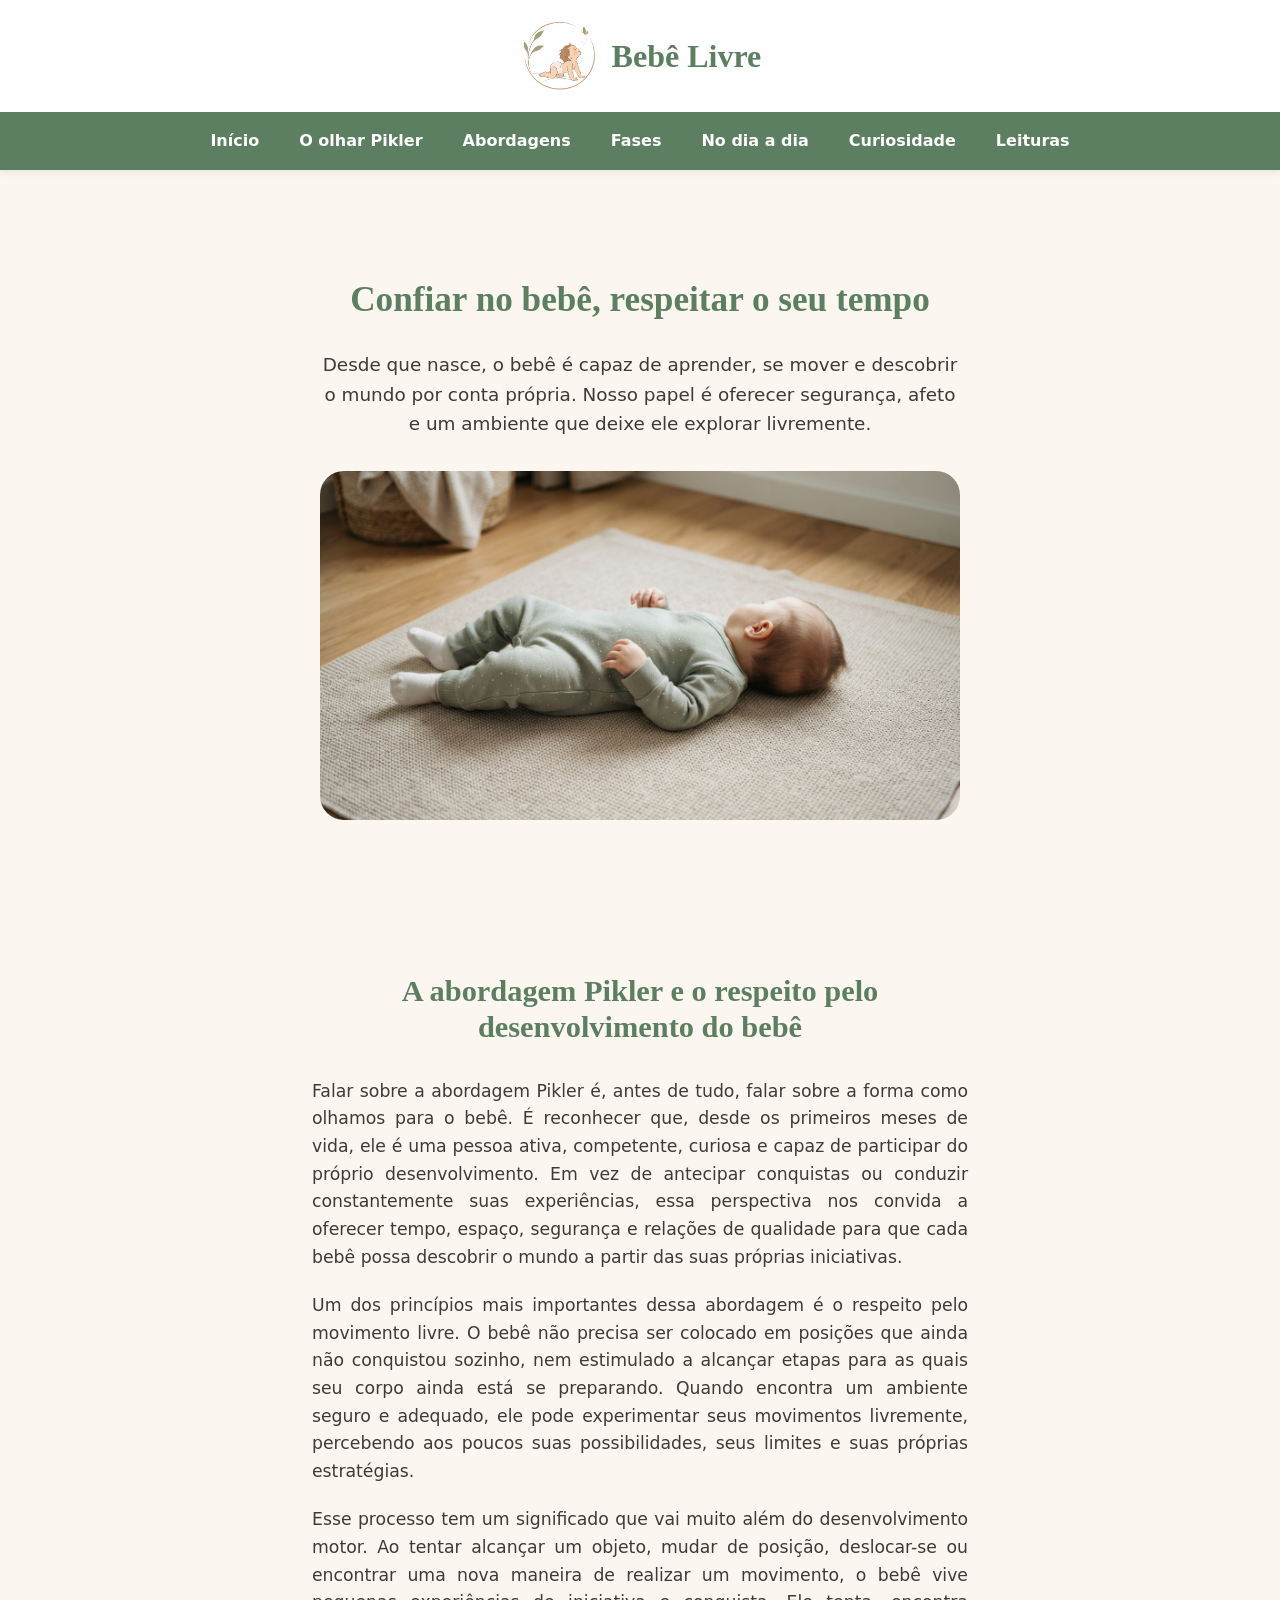
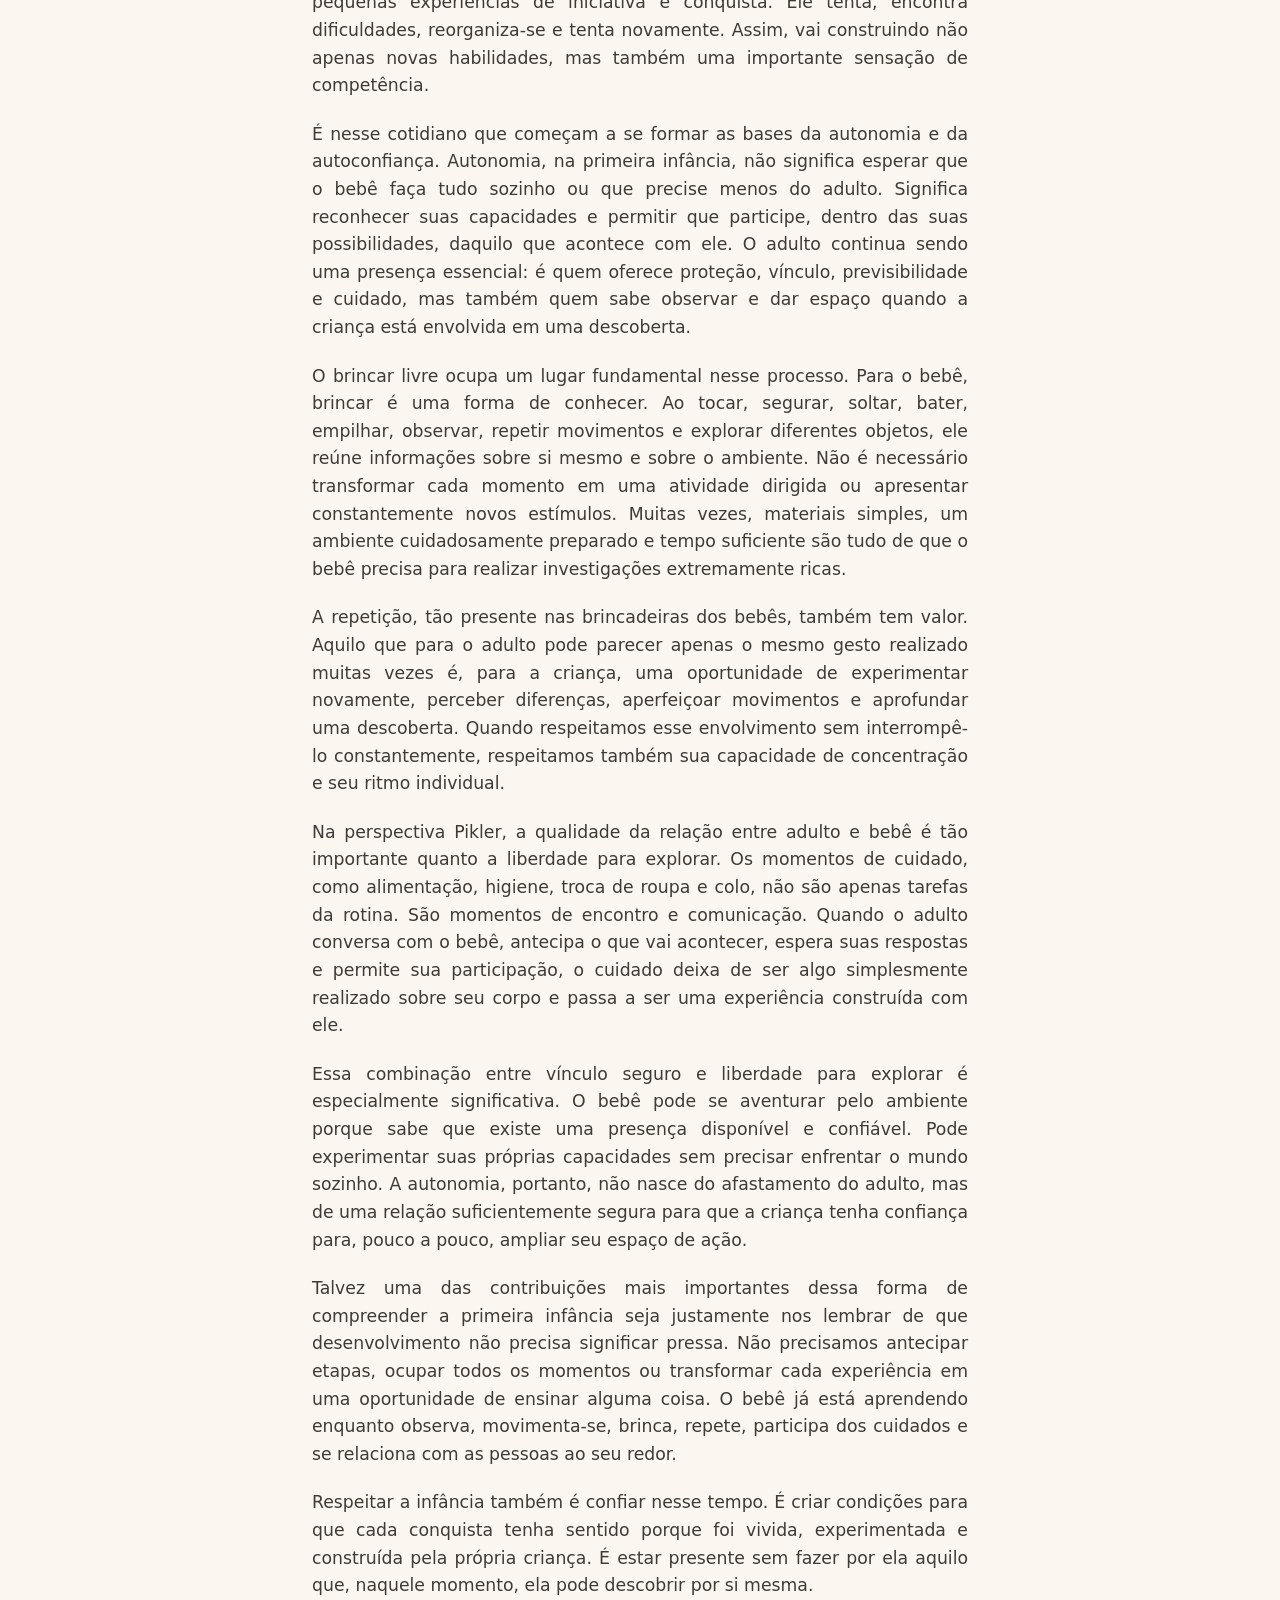
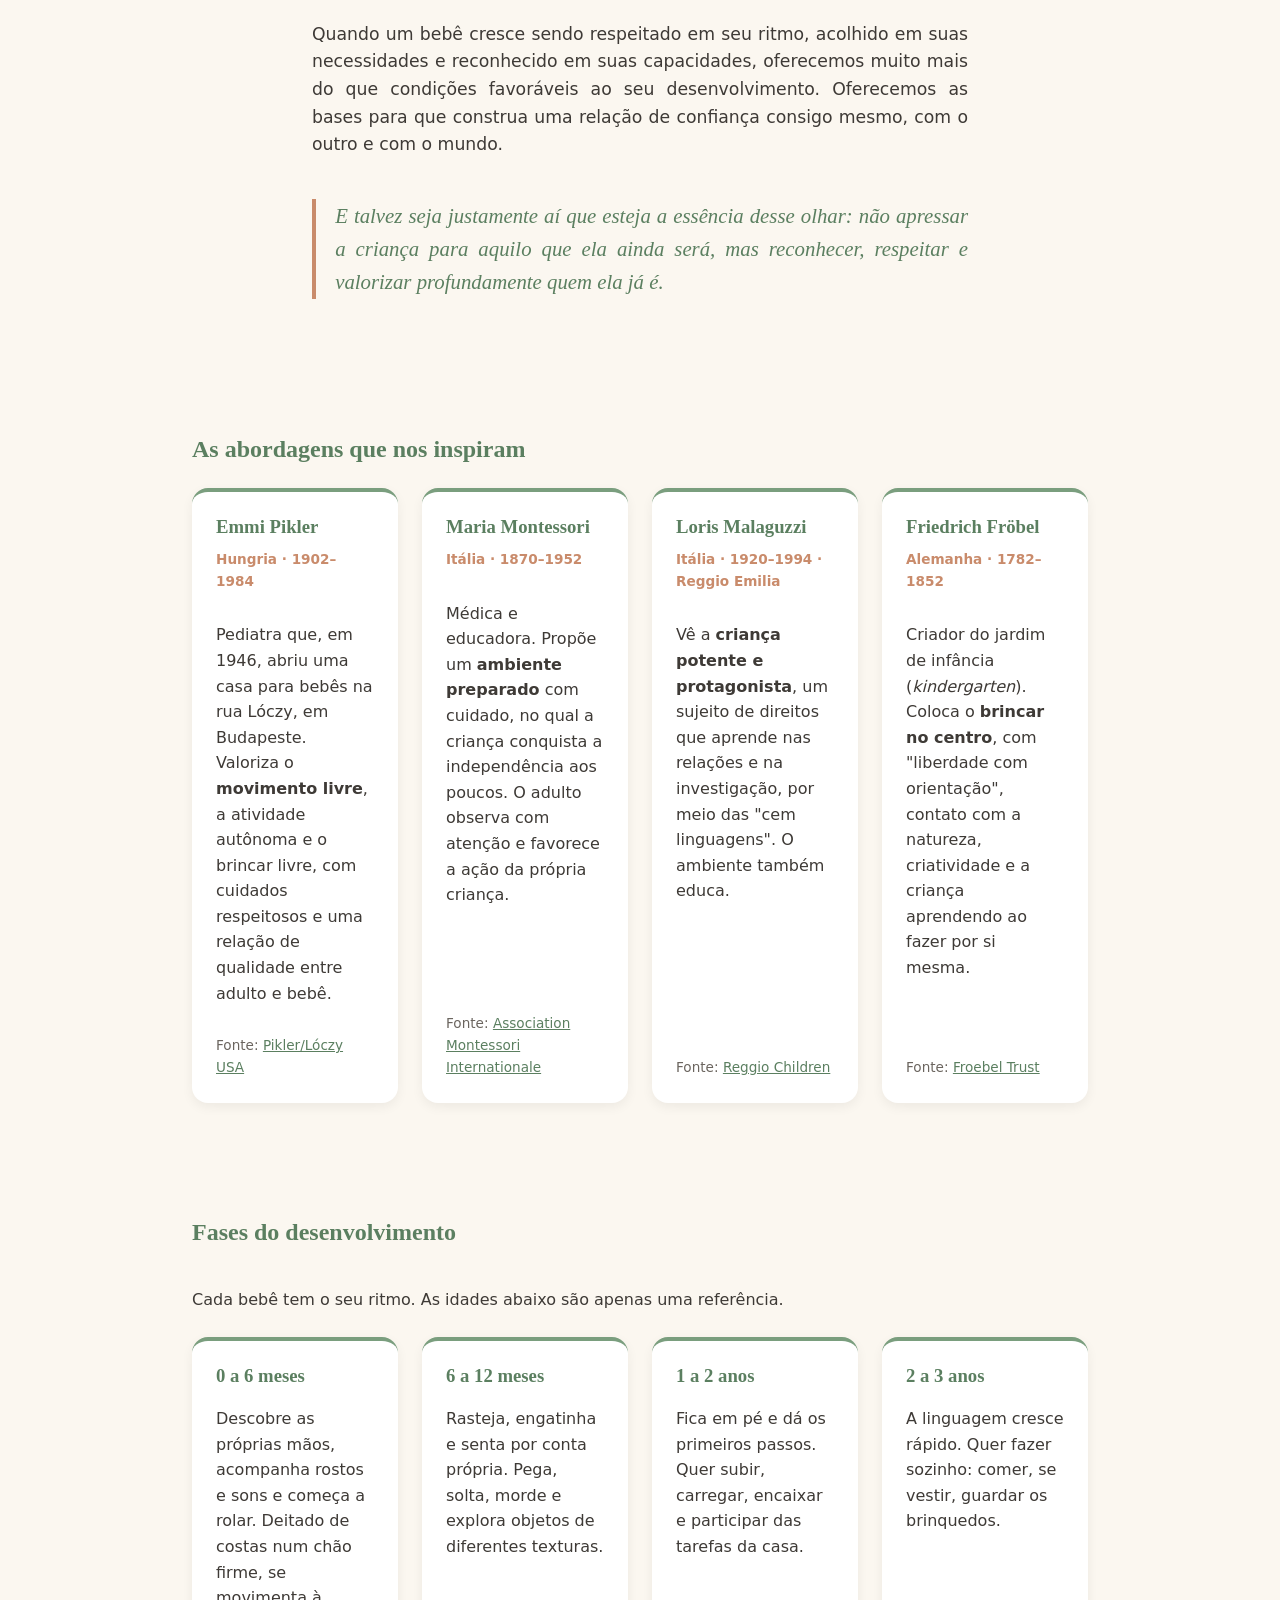
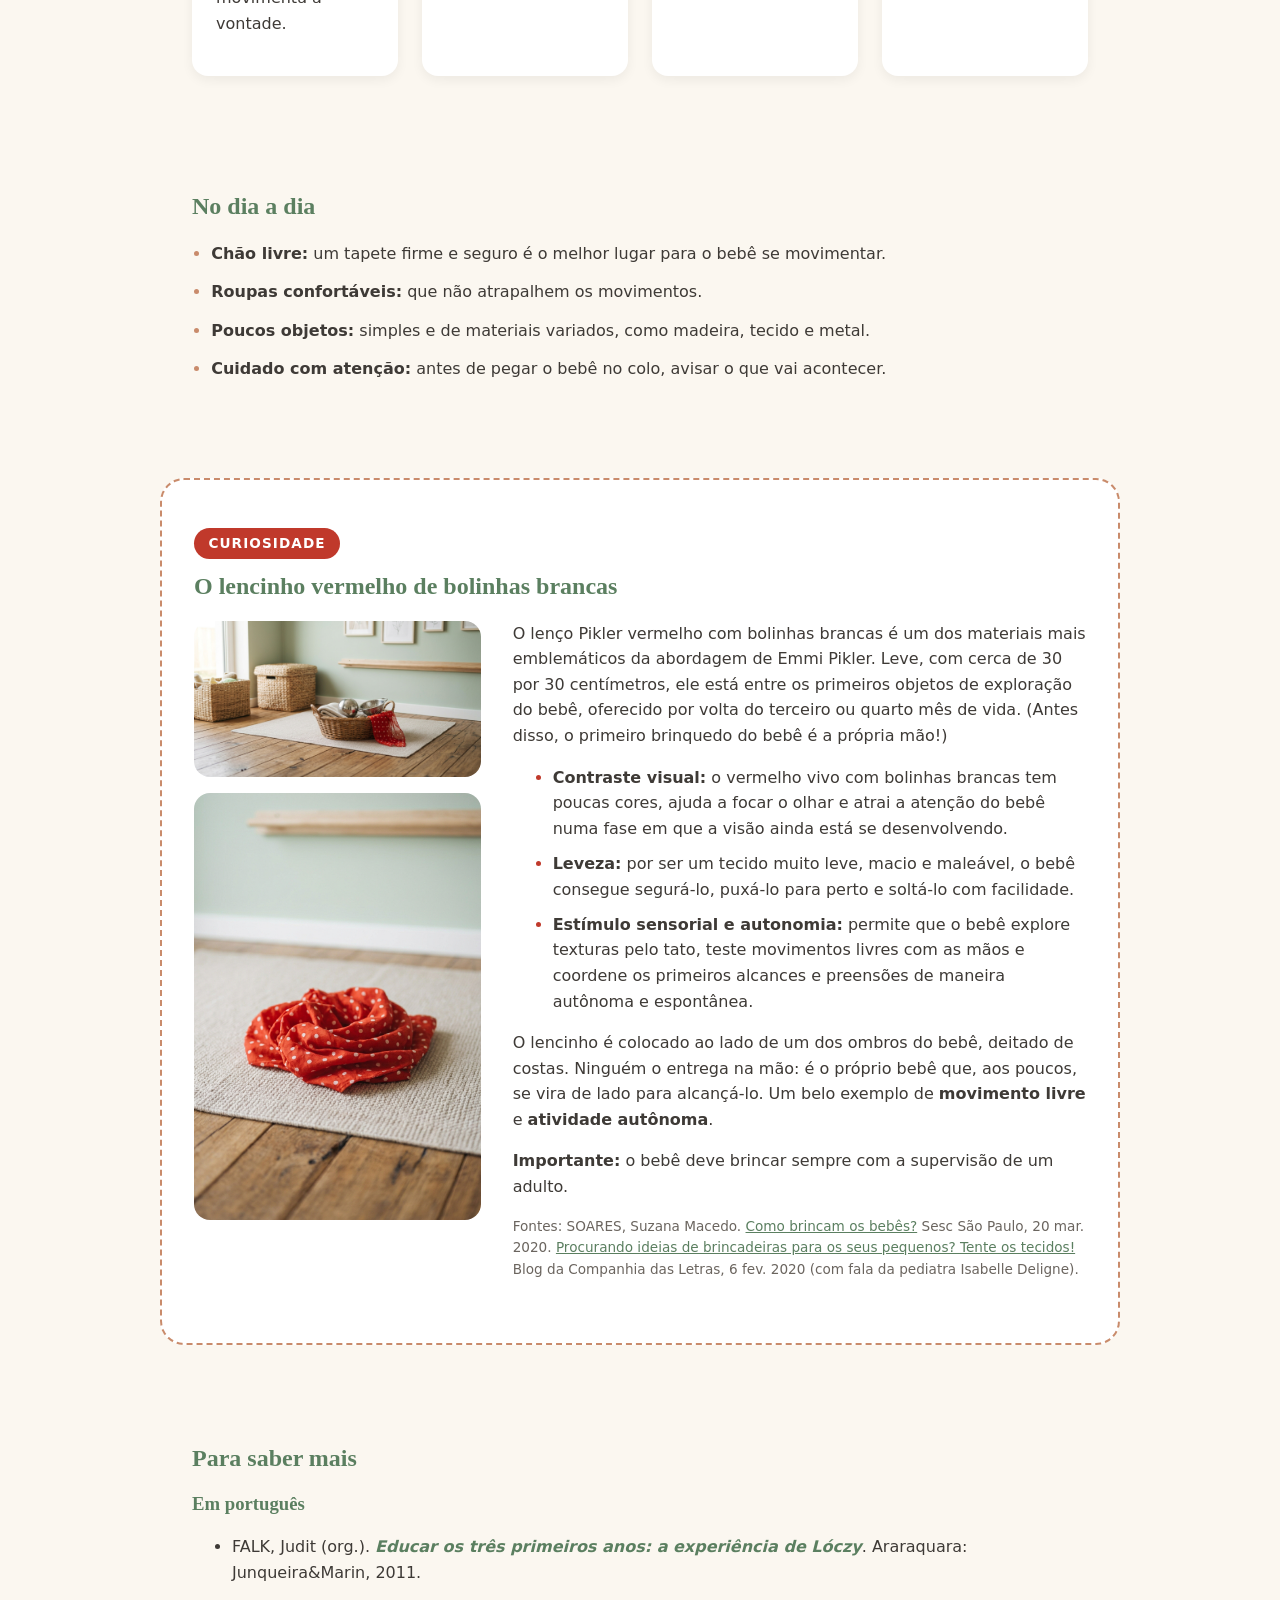
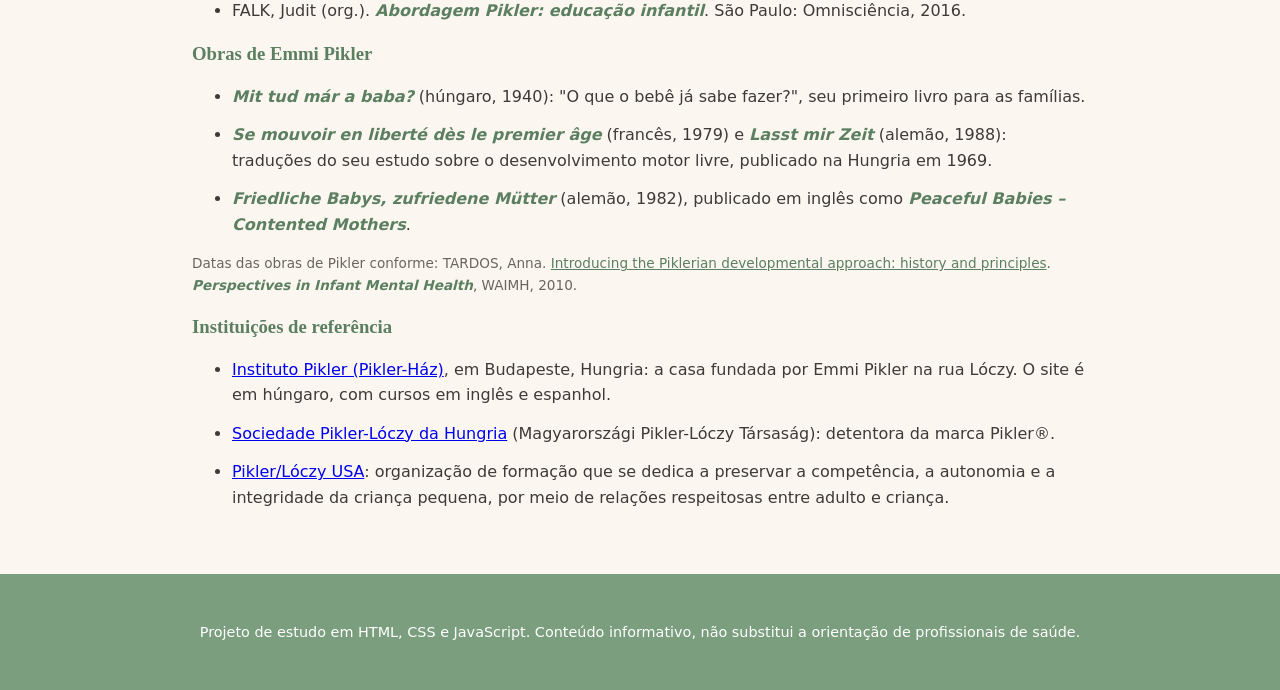
==== index.html @ 1d47fb96 "Primeira versão do site Bebê Livre" ====
<!DOCTYPE html>
<!-- Avisa o navegador que este arquivo usa a versão moderna do HTML -->

<!-- lang="pt" diz que o conteúdo está em português (ajuda leitores de tela e o Google) -->
<html lang="pt">

<head>
  <!-- O <head> guarda informações SOBRE a página. Nada aqui aparece no corpo do site. -->

  <!-- Permite acentos e caracteres especiais (ç, ã, é...) -->
  <meta charset="UTF-8">

  <!-- Faz o site se ajustar à largura da tela do celular -->
  <meta name="viewport" content="width=device-width, initial-scale=1.0">

  <!-- Resumo do site que aparece no Google -->
  <meta name="description" content="Desenvolvimento do bebê de 0 a 3 anos inspirado nas abordagens Pikler e Montessori: movimento livre, autonomia e cuidado respeitoso.">

  <!-- Texto que aparece na aba do navegador -->
  <title>Bebê Livre | Desenvolvimento de 0 a 3 anos</title>

  <!-- Liga este HTML ao arquivo de estilo. Sem esta linha, o CSS não é usado! -->
  <link rel="stylesheet" href="style.css">

  <!-- Ícone que aparece na aba do navegador (chamado "favicon") -->
  <link rel="icon" type="image/png" href="imagens/logo.png">

  <!-- Liga este HTML ao arquivo de JavaScript.
       defer = "espere a página inteira carregar antes de rodar o script".
       Assim o JavaScript consegue encontrar o botão, que fica lá no fim da página. -->
  <script src="script.js" defer></script>
</head>

<body>
  <!-- O <body> é tudo o que aparece na tela -->

  <!-- ===== CABEÇALHO: nome do site e menu ===== -->
  <header>
    <!-- Logotipo + nome do site.
         alt="" (vazio) porque o nome "Bebê Livre" já está escrito ao lado:
         assim o leitor de tela não lê o nome duas vezes. -->
    <h1>
      <img src="imagens/logo.png" alt="" class="logo">
      Bebê Livre
    </h1>

    <!-- <nav> = área de navegação (o menu) -->
    <nav>
      <ul>
        <!-- O "#" seguido de um nome leva até a parte da página com aquele id -->
        <li><a href="#inicio">Início</a></li>
        <li><a href="#texto">O olhar Pikler</a></li>
        <li><a href="#abordagens">Abordagens</a></li>
        <li><a href="#fases">Fases</a></li>
        <li><a href="#dia-a-dia">No dia a dia</a></li>
        <li><a href="#curiosidade">Curiosidade</a></li>
        <li><a href="#leituras">Leituras</a></li>
      </ul>
    </nav>
  </header>

  <!-- ===== CONTEÚDO PRINCIPAL ===== -->
  <main>

    <!-- Seção de boas-vindas. O id="inicio" é o "endereço" usado no menu. -->
    <section id="inicio">
      <h2>Confiar no bebê, respeitar o seu tempo</h2>
      <p>
        Desde que nasce, o bebê é capaz de aprender, se mover e descobrir o mundo por conta própria.
        Nosso papel é oferecer segurança, afeto e um ambiente que deixe ele explorar livremente.
      </p>

      <!-- <img> mostra uma imagem. Ela não tem tag de fechamento.
           src = onde está o arquivo da imagem
           alt = descrição da imagem (lida por leitores de tela e mostrada se a imagem não carregar) -->
      <img src="imagens/bebe-chao.jpg" alt="Bebê de macacão verde deitado de barriga para cima num tapete no chão, movimentando-se livremente">
    </section>

    <!-- Seção com o texto autoral sobre a abordagem Pikler.
         Cada parágrafo do texto fica dentro de um par <p>...</p>. -->
    <section id="texto">
      <h2>A abordagem Pikler e o respeito pelo desenvolvimento do bebê</h2>

      <p>Falar sobre a abordagem Pikler é, antes de tudo, falar sobre a forma como olhamos para o bebê. É reconhecer que, desde os primeiros meses de vida, ele é uma pessoa ativa, competente, curiosa e capaz de participar do próprio desenvolvimento. Em vez de antecipar conquistas ou conduzir constantemente suas experiências, essa perspectiva nos convida a oferecer tempo, espaço, segurança e relações de qualidade para que cada bebê possa descobrir o mundo a partir das suas próprias iniciativas.</p>

      <p>Um dos princípios mais importantes dessa abordagem é o respeito pelo movimento livre. O bebê não precisa ser colocado em posições que ainda não conquistou sozinho, nem estimulado a alcançar etapas para as quais seu corpo ainda está se preparando. Quando encontra um ambiente seguro e adequado, ele pode experimentar seus movimentos livremente, percebendo aos poucos suas possibilidades, seus limites e suas próprias estratégias.</p>

      <p>Esse processo tem um significado que vai muito além do desenvolvimento motor. Ao tentar alcançar um objeto, mudar de posição, deslocar-se ou encontrar uma nova maneira de realizar um movimento, o bebê vive pequenas experiências de iniciativa e conquista. Ele tenta, encontra dificuldades, reorganiza-se e tenta novamente. Assim, vai construindo não apenas novas habilidades, mas também uma importante sensação de competência.</p>

      <p>É nesse cotidiano que começam a se formar as bases da autonomia e da autoconfiança. Autonomia, na primeira infância, não significa esperar que o bebê faça tudo sozinho ou que precise menos do adulto. Significa reconhecer suas capacidades e permitir que participe, dentro das suas possibilidades, daquilo que acontece com ele. O adulto continua sendo uma presença essencial: é quem oferece proteção, vínculo, previsibilidade e cuidado, mas também quem sabe observar e dar espaço quando a criança está envolvida em uma descoberta.</p>

      <p>O brincar livre ocupa um lugar fundamental nesse processo. Para o bebê, brincar é uma forma de conhecer. Ao tocar, segurar, soltar, bater, empilhar, observar, repetir movimentos e explorar diferentes objetos, ele reúne informações sobre si mesmo e sobre o ambiente. Não é necessário transformar cada momento em uma atividade dirigida ou apresentar constantemente novos estímulos. Muitas vezes, materiais simples, um ambiente cuidadosamente preparado e tempo suficiente são tudo de que o bebê precisa para realizar investigações extremamente ricas.</p>

      <p>A repetição, tão presente nas brincadeiras dos bebês, também tem valor. Aquilo que para o adulto pode parecer apenas o mesmo gesto realizado muitas vezes é, para a criança, uma oportunidade de experimentar novamente, perceber diferenças, aperfeiçoar movimentos e aprofundar uma descoberta. Quando respeitamos esse envolvimento sem interrompê-lo constantemente, respeitamos também sua capacidade de concentração e seu ritmo individual.</p>

      <p>Na perspectiva Pikler, a qualidade da relação entre adulto e bebê é tão importante quanto a liberdade para explorar. Os momentos de cuidado, como alimentação, higiene, troca de roupa e colo, não são apenas tarefas da rotina. São momentos de encontro e comunicação. Quando o adulto conversa com o bebê, antecipa o que vai acontecer, espera suas respostas e permite sua participação, o cuidado deixa de ser algo simplesmente realizado sobre seu corpo e passa a ser uma experiência construída com ele.</p>

      <p>Essa combinação entre vínculo seguro e liberdade para explorar é especialmente significativa. O bebê pode se aventurar pelo ambiente porque sabe que existe uma presença disponível e confiável. Pode experimentar suas próprias capacidades sem precisar enfrentar o mundo sozinho. A autonomia, portanto, não nasce do afastamento do adulto, mas de uma relação suficientemente segura para que a criança tenha confiança para, pouco a pouco, ampliar seu espaço de ação.</p>

      <p>Talvez uma das contribuições mais importantes dessa forma de compreender a primeira infância seja justamente nos lembrar de que desenvolvimento não precisa significar pressa. Não precisamos antecipar etapas, ocupar todos os momentos ou transformar cada experiência em uma oportunidade de ensinar alguma coisa. O bebê já está aprendendo enquanto observa, movimenta-se, brinca, repete, participa dos cuidados e se relaciona com as pessoas ao seu redor.</p>

      <p>Respeitar a infância também é confiar nesse tempo. É criar condições para que cada conquista tenha sentido porque foi vivida, experimentada e construída pela própria criança. É estar presente sem fazer por ela aquilo que, naquele momento, ela pode descobrir por si mesma.</p>

      <p>Quando um bebê cresce sendo respeitado em seu ritmo, acolhido em suas necessidades e reconhecido em suas capacidades, oferecemos muito mais do que condições favoráveis ao seu desenvolvimento. Oferecemos as bases para que construa uma relação de confiança consigo mesmo, com o outro e com o mundo.</p>

      <!-- class="destaque": a frase final ganha um visual especial no CSS, como um fechamento -->
      <p class="destaque">E talvez seja justamente aí que esteja a essência desse olhar: não apressar a criança para aquilo que ela ainda será, mas reconhecer, respeitar e valorizar profundamente quem ela já é.</p>
    </section>

    <!-- Seção sobre as quatro abordagens: 4 cartões lado a lado -->
    <section id="abordagens">
      <h2>As abordagens que nos inspiram</h2>

      <!-- Cada <article> é um cartão independente, com conteúdo próprio.
           Dentro de cada um: nome (h3), período de vida (p.periodo), texto e a fonte oficial (p.fonte). -->
      <article>
        <h3>Emmi Pikler</h3>
        <p class="periodo">Hungria · 1902–1984</p>
        <p>
          Pediatra que, em 1946, abriu uma casa para bebês na rua Lóczy, em Budapeste.
          Valoriza o <strong>movimento livre</strong>, a atividade autônoma e o brincar livre,
          com cuidados respeitosos e uma relação de qualidade entre adulto e bebê.
        </p>
        <p class="fonte">
          Fonte: <a href="https://pikler.org/about/" target="_blank" rel="noopener">Pikler/Lóczy USA</a>
        </p>
      </article>

      <article>
        <h3>Maria Montessori</h3>
        <p class="periodo">Itália · 1870–1952</p>
        <p>
          Médica e educadora. Propõe um <strong>ambiente preparado</strong> com cuidado,
          no qual a criança conquista a independência aos poucos. O adulto observa com atenção
          e favorece a ação da própria criança.
        </p>
        <p class="fonte">
          Fonte: <a href="https://montessori-ami.org/about-montessori" target="_blank" rel="noopener">Association Montessori Internationale</a>
        </p>
      </article>

      <article>
        <h3>Loris Malaguzzi</h3>
        <p class="periodo">Itália · 1920–1994 · Reggio Emilia</p>
        <p>
          Vê a <strong>criança potente e protagonista</strong>, um sujeito de direitos que aprende
          nas relações e na investigação, por meio das "cem linguagens".
          O ambiente também educa.
        </p>
        <p class="fonte">
          Fonte: <a href="https://www.reggiochildren.it/en/reggio-emilia-approach/" target="_blank" rel="noopener">Reggio Children</a>
        </p>
      </article>

      <article>
        <h3>Friedrich Fröbel</h3>
        <p class="periodo">Alemanha · 1782–1852</p>
        <p>
          Criador do jardim de infância (<em>kindergarten</em>). Coloca o <strong>brincar no centro</strong>,
          com "liberdade com orientação", contato com a natureza, criatividade
          e a criança aprendendo ao fazer por si mesma.
        </p>
        <p class="fonte">
          Fonte: <a href="https://www.froebel.org.uk/about-us/froebelian-principles" target="_blank" rel="noopener">Froebel Trust</a>
        </p>
      </article>
    </section>

    <!-- Seção com as fases do desenvolvimento -->
    <section id="fases">
      <h2>Fases do desenvolvimento</h2>
      <p>Cada bebê tem o seu ritmo. As idades abaixo são apenas uma referência.</p>

      <article>
        <h3>0 a 6 meses</h3>
        <p>Descobre as próprias mãos, acompanha rostos e sons e começa a rolar. Deitado de costas num chão firme, se movimenta à vontade.</p>
      </article>

      <article>
        <h3>6 a 12 meses</h3>
        <p>Rasteja, engatinha e senta por conta própria. Pega, solta, morde e explora objetos de diferentes texturas.</p>
      </article>

      <article>
        <h3>1 a 2 anos</h3>
        <p>Fica em pé e dá os primeiros passos. Quer subir, carregar, encaixar e participar das tarefas da casa.</p>
      </article>

      <article>
        <h3>2 a 3 anos</h3>
        <p>A linguagem cresce rápido. Quer fazer sozinho: comer, se vestir, guardar os brinquedos.</p>
      </article>
    </section>

    <!-- Seção com práticas para o dia a dia -->
    <section id="dia-a-dia">
      <h2>No dia a dia</h2>

      <!-- <ul> = lista com marcadores. Cada <li> é um item. -->
      <ul>
        <!-- <strong> deixa a palavra em destaque (negrito) e diz que ela é importante -->
        <li><strong>Chão livre:</strong> um tapete firme e seguro é o melhor lugar para o bebê se movimentar.</li>
        <li><strong>Roupas confortáveis:</strong> que não atrapalhem os movimentos.</li>
        <li><strong>Poucos objetos:</strong> simples e de materiais variados, como madeira, tecido e metal.</li>
        <li><strong>Cuidado com atenção:</strong> antes de pegar o bebê no colo, avisar o que vai acontecer.</li>
      </ul>
    </section>

    <!-- Seção de curiosidade: o lencinho da abordagem Pikler -->
    <section id="curiosidade">
      <!-- <span> é uma "etiqueta" pequena dentro do texto; aqui vira um selo escrito "Curiosidade" -->
      <span class="selo">Curiosidade</span>
      <h2>O lencinho vermelho de bolinhas brancas</h2>

      <!-- <div> é uma "caixa" sem significado especial. Usamos para agrupar a foto e o texto
           e colocá-los lado a lado no CSS. -->
      <div class="curiosidade-conteudo">
        <!-- Coluna da esquerda: as duas fotos, uma embaixo da outra -->
        <div class="curiosidade-fotos">
          <img src="imagens/lenco.jpg" alt="Cesto de palha sobre um tapete no chão, com objetos de metal, uma manta e um lencinho vermelho de bolinhas brancas">
          <img src="imagens/lenco-tapete.jpg" alt="Lencinho vermelho de bolinhas brancas, levemente amassado, sobre um tapete claro no chão">
        </div>

        <div>
          <p>
            O lenço Pikler vermelho com bolinhas brancas é um dos materiais mais emblemáticos da abordagem de Emmi Pikler.
            Leve, com cerca de 30 por 30 centímetros, ele está entre os primeiros objetos de exploração do bebê,
            oferecido por volta do terceiro ou quarto mês de vida. (Antes disso, o primeiro brinquedo do bebê é a própria mão!)
          </p>

          <!-- Lista com os benefícios. <strong> destaca o nome de cada um. -->
          <ul>
            <li>
              <strong>Contraste visual:</strong> o vermelho vivo com bolinhas brancas tem poucas cores,
              ajuda a focar o olhar e atrai a atenção do bebê numa fase em que a visão ainda está se desenvolvendo.
            </li>
            <li>
              <strong>Leveza:</strong> por ser um tecido muito leve, macio e maleável, o bebê consegue
              segurá-lo, puxá-lo para perto e soltá-lo com facilidade.
            </li>
            <li>
              <strong>Estímulo sensorial e autonomia:</strong> permite que o bebê explore texturas pelo tato,
              teste movimentos livres com as mãos e coordene os primeiros alcances e preensões
              de maneira autônoma e espontânea.
            </li>
          </ul>

          <p>
            O lencinho é colocado ao lado de um dos ombros do bebê, deitado de costas. Ninguém o entrega na mão:
            é o próprio bebê que, aos poucos, se vira de lado para alcançá-lo. Um belo exemplo de
            <strong>movimento livre</strong> e <strong>atividade autônoma</strong>.
          </p>
          <p><strong>Importante:</strong> o bebê deve brincar sempre com a supervisão de um adulto.</p>

          <p class="fonte">
            Fontes: SOARES, Suzana Macedo.
            <a href="https://portal.sescsp.org.br/online/artigo/compartilhar/14061_COMO+BRINCAM+OS+BEBES" target="_blank" rel="noopener">Como brincam os bebês?</a>
            Sesc São Paulo, 20 mar. 2020.
            <a href="https://blog.companhiadasletras.com.br/procurando-ideias-de-brincadeiras-para-os-seus-pequenos-tente-os-tecidos/" target="_blank" rel="noopener">Procurando ideias de brincadeiras para os seus pequenos? Tente os tecidos!</a>
            Blog da Companhia das Letras, 6 fev. 2020 (com fala da pediatra Isabelle Deligne).
          </p>
        </div>
      </div>
    </section>

    <!-- Seção com livros para quem quer se aprofundar -->
    <section id="leituras">
      <h2>Para saber mais</h2>
      <!-- <h3> = subtítulo dentro da seção -->
      <h3>Em português</h3>
      <ul>
        <!-- <cite> marca o título de uma obra (livro, filme...). O navegador costuma mostrar em itálico. -->
        <li>FALK, Judit (org.). <cite>Educar os três primeiros anos: a experiência de Lóczy</cite>. Araraquara: Junqueira&amp;Marin, 2011.</li>
        <li>FALK, Judit (org.). <cite>Abordagem Pikler: educação infantil</cite>. São Paulo: Omnisciência, 2016.</li>
      </ul>
      <!-- &amp; é o jeito "seguro" de escrever o símbolo & no HTML,
           porque o & sozinho tem um significado especial para o navegador. -->

      <h3>Obras de Emmi Pikler</h3>
      <ul>
        <li><cite>Mit tud már a baba?</cite> (húngaro, 1940): "O que o bebê já sabe fazer?", seu primeiro livro para as famílias.</li>
        <li><cite>Se mouvoir en liberté dès le premier âge</cite> (francês, 1979) e <cite>Lasst mir Zeit</cite> (alemão, 1988): traduções do seu estudo sobre o desenvolvimento motor livre, publicado na Hungria em 1969.</li>
        <li><cite>Friedliche Babys, zufriedene Mütter</cite> (alemão, 1982), publicado em inglês como <cite>Peaceful Babies – Contented Mothers</cite>.</li>
      </ul>

      <p class="fonte">
        Datas das obras de Pikler conforme: TARDOS, Anna.
        <a href="https://perspectives.waimh.org/2010/12/15/introducing-piklerian-developmental-approach-history-principles/" target="_blank" rel="noopener">Introducing the Piklerian developmental approach: history and principles</a>.
        <cite>Perspectives in Infant Mental Health</cite>, WAIMH, 2010.
      </p>

      <h3>Instituições de referência</h3>
      <ul>
        <!-- <a> cria um link. O texto entre <a> e </a> é o que a pessoa clica. -->
        <li>
          <a href="https://pikler.hu/" target="_blank" rel="noopener">Instituto Pikler (Pikler-Ház)</a>, em Budapeste, Hungria:
          a casa fundada por Emmi Pikler na rua Lóczy. O site é em húngaro, com cursos em inglês e espanhol.
        </li>
        <li>
          <a href="https://pikler.hu/magyarorszagi-pikler-loczy-tarsasag" target="_blank" rel="noopener">Sociedade Pikler-Lóczy da Hungria</a>
          (Magyarországi Pikler-Lóczy Társaság): detentora da marca Pikler®.
        </li>
        <li>
          <a href="https://pikler.org/about/" target="_blank" rel="noopener">Pikler/Lóczy USA</a>:
          organização de formação que se dedica a preservar a competência, a autonomia e a integridade da criança pequena,
          por meio de relações respeitosas entre adulto e criança.
        </li>
      </ul>
    </section>

  </main>

  <!-- ===== RODAPÉ: sem dados pessoais, só uma frase sobre o projeto ===== -->
  <footer>
    <p>Projeto de estudo em HTML, CSS e JavaScript. Conteúdo informativo, não substitui a orientação de profissionais de saúde.</p>
  </footer>

  <!-- Botão "voltar ao topo". Começa escondido e aparece quando a pessoa rola a página.
       id="botao-topo" é o "nome" que o JavaScript usa para encontrar este botão.
       aria-label descreve o botão para leitores de tela, já que ele só mostra uma seta. -->
  <button type="button" id="botao-topo" aria-label="Voltar ao topo">↑</button>

</body>
</html>
---- style.css ----
/* =========================================================
   ESTILO DO SITE "BEBÊ LIVRE"
   Cores suaves e naturais: creme, verde-sálvia e terracota
   ========================================================= */

/* ----- VARIÁVEIS DE COR -----
   :root é o "topo" da página. As variáveis (que começam com --)
   guardam valores que usamos várias vezes. Se quiser trocar
   uma cor no site inteiro, basta mudar aqui. */
:root {
  --creme: #fbf7f0;        /* fundo da página */
  --branco: #ffffff;       /* fundo dos cartões */
  --salvia: #7a9e7e;       /* verde suave: destaques */
  --salvia-escuro: #5b7f60;/* verde mais forte: títulos e botão */
  --terracota: #c98b6b;    /* cor de detalhe */
  --texto: #3e3a36;        /* cor do texto (marrom bem escuro, mais suave que preto) */
}

/* ----- AJUSTES GERAIS ----- */

/* O * seleciona TODOS os elementos.
   box-sizing: border-box faz a largura incluir o espaço interno,
   o que deixa as medidas mais fáceis de controlar. */
* {
  box-sizing: border-box;
}

body {
  margin: 0;                             /* tira a margem que o navegador coloca sozinho */
  background-color: var(--creme);        /* var(--nome) usa uma variável */
  color: var(--texto);
  font-family: "Segoe UI", system-ui, sans-serif; /* fonte limpa; se não existir, usa a próxima */
  line-height: 1.6;                      /* espaço entre linhas: facilita a leitura */
}

/* Títulos com fonte serifada (com "pezinhos"): passa um ar delicado e elegante */
h1, h2, h3 {
  font-family: Georgia, serif;
  color: var(--salvia-escuro);
  line-height: 1.2;
}

/* ----- CABEÇALHO ----- */
/* O cabeçalho tem duas "faixas": o nome (em cima, fundo branco)
   e o menu (embaixo, barra verde). Uma fica empilhada sobre a outra. */
header {
  background-color: var(--branco);
  box-shadow: 0 2px 8px rgba(0, 0, 0, 0.08); /* sombra bem leve embaixo */
}

/* Faixa de cima: o nome do site, centralizado */
header h1 {
  margin: 0;
  padding: 1rem 2rem;                    /* espaço interno: 1rem em cima/baixo, 2rem nos lados */
  font-size: 2rem;
  display: flex;                         /* logotipo e nome lado a lado */
  justify-content: center;               /* os dois centralizados */
  align-items: center;                   /* alinhados pelo meio, na vertical */
  gap: 0.8rem;                           /* espaço entre o logotipo e o nome */
}

/* Tamanho do logotipo: só definimos a altura; a largura acompanha sozinha */
.logo {
  height: 80px;
  width: auto;
}

/* Faixa de baixo: a barra verde do menu */
nav {
  background-color: var(--salvia-escuro);
}

/* Lista do menu: tira as bolinhas e coloca os itens lado a lado */
nav ul {
  list-style: none;
  margin: 0;
  padding: 0.6rem 1rem;
  display: flex;                         /* flex coloca os itens lado a lado */
  justify-content: center;               /* abas centralizadas na barra */
  flex-wrap: wrap;                       /* se a tela for estreita, as abas descem para outra linha */
  gap: 0.5rem;                           /* espaço entre as abas */
}

/* Cada aba do menu */
nav a {
  display: inline-block;                 /* permite dar espaço interno ao link */
  padding: 0.4rem 1rem;
  border-radius: 999px;                  /* formato de pílula */
  color: var(--branco);
  text-decoration: none;                 /* tira o sublinhado dos links */
  font-weight: 600;                      /* letra um pouco mais grossa */
}

/* :hover = quando o mouse passa por cima.
   rgba(255, 255, 255, 0.2) é branco com 20% de opacidade: um "clarão" suave na aba */
nav a:hover {
  background-color: rgba(255, 255, 255, 0.2);
}

/* ----- SEÇÕES ----- */
section {
  max-width: 960px;                      /* largura máxima: o texto não fica esticado demais */
  margin: 0 auto;                        /* "auto" nos lados centraliza a seção na tela */
  padding: 3rem 2rem;
}

/* Seção de boas-vindas com mais destaque */
#inicio {
  text-align: center;
  padding-top: 5rem;
  padding-bottom: 5rem;
}

#inicio h2 {
  font-size: 2.2rem;
}

#inicio p {
  font-size: 1.15rem;
  max-width: 640px;
  margin: 0 auto;
}

/* Imagem da boas-vindas */
#inicio img {
  display: block;
  width: 100%;
  max-width: 640px;          /* não fica maior que o texto */
  height: auto;              /* mantém a proporção, sem esticar */
  margin: 2rem auto 0;       /* espaço em cima e centralizada */
  border-radius: 24px;       /* cantos bem arredondados, visual suave */
}

/* ----- TEXTO SOBRE A ABORDAGEM ----- */

/* Texto longo fica mais fácil de ler numa coluna mais estreita (como num livro) */
#texto {
  max-width: 720px;
}

#texto h2 {
  font-size: 1.9rem;
  text-align: center;
  margin-bottom: 2rem;
}

#texto p {
  font-size: 1.08rem;
  margin-bottom: 1.3rem;
  text-align: justify;                   /* justificado: texto reto dos dois lados, como num livro */
  hyphens: auto;                         /* deixa o navegador separar palavras com hífen no fim da linha,
                                            para não abrir "buracos" grandes entre as palavras */
}

/* A frase final: em itálico, maior, com uma linha cor de terracota na esquerda, como uma citação */
#texto .destaque {
  font-family: Georgia, serif;
  font-style: italic;
  font-size: 1.3rem;
  color: var(--salvia-escuro);
  border-left: 4px solid var(--terracota);
  padding-left: 1.2rem;
  margin-top: 2.5rem;
}

/* ----- CARTÕES (article) ----- */

/* As seções que têm cartões viram uma "grade" (grid).
   auto-fit + minmax: cabem quantos cartões couberem, cada um com no mínimo 220px.
   Assim, no celular fica 1 por linha e no computador ficam vários lado a lado. */
#abordagens,
#fases {
  display: grid;
  grid-template-columns: repeat(auto-fit, minmax(220px, 1fr));
  gap: 1.5rem;
}

/* O título e os parágrafos soltos da seção ocupam a linha inteira da grade.
   O sinal > quer dizer "filho direto": só os <p> que estão soltos na seção,
   e não os <p> que estão dentro dos cartões. */
#abordagens h2,
#fases h2,
#fases > p {
  grid-column: 1 / -1;
  margin-bottom: 0;
}

/* As fases e as abordagens são sempre 4: então fixamos 4 colunas do mesmo tamanho, uma ao lado da outra.
   repeat(4, 1fr) = "repita 4 vezes uma coluna de 1 fração", ou seja, 4 partes iguais. */
#abordagens,
#fases {
  grid-template-columns: repeat(4, 1fr);
}

/* @media = "regra que só vale em certas condições".
   Aqui: se a tela tiver até 800px de largura (tablet), fica 2 cartões por linha (2 + 2). */
@media (max-width: 800px) {
  #abordagens,
  #fases {
    grid-template-columns: repeat(2, 1fr);
  }
}

/* E se a tela tiver até 480px (celular), fica 1 cartão por linha. */
@media (max-width: 480px) {
  #abordagens,
  #fases {
    grid-template-columns: 1fr;
  }
}

/* Cartões das abordagens: a fonte fica sempre no pé do cartão.
   display: flex + flex-direction: column empilha o conteúdo de cima para baixo;
   margin-top: auto "empurra" a fonte para o fim do cartão,
   assim as fontes dos 4 cartões ficam todas na mesma altura. */
#abordagens article {
  display: flex;
  flex-direction: column;
}

#abordagens article .fonte {
  margin-top: auto;
  margin-bottom: 0;
  padding-top: 0.8rem;
}

/* Linha com país e anos de vida, logo abaixo do nome */
.periodo {
  margin-top: -0.5rem;
  font-size: 0.85rem;
  color: var(--terracota);
  font-weight: 600;
}

/* Texto da referência (fonte): menor e mais discreto */
.fonte {
  font-size: 0.85rem;
  color: #6b655f;
}

.fonte a {
  color: var(--salvia-escuro);
}

article {
  background-color: var(--branco);
  padding: 1.5rem;
  border-radius: 16px;                   /* cantos arredondados: visual suave */
  border-top: 4px solid var(--salvia);   /* faixinha verde no topo do cartão */
  box-shadow: 0 4px 12px rgba(0, 0, 0, 0.06);
}

article h3 {
  margin-top: 0;
}

/* ----- LISTA "NO DIA A DIA" ----- */
#dia-a-dia ul {
  padding-left: 1.2rem;
}

#dia-a-dia li {
  margin-bottom: 0.8rem;
}

/* ::marker é a bolinha da lista; aqui ela fica cor de terracota */
#dia-a-dia li::marker {
  color: var(--terracota);
}

/* ----- CURIOSIDADE: O LENCINHO ----- */
#curiosidade {
  background-color: var(--branco);
  border-radius: 24px;
  border: 2px dashed var(--terracota);   /* borda tracejada: lembra uma costura de tecido */
  margin-top: 2rem;
  margin-bottom: 2rem;
}

/* O selo "Curiosidade" */
.selo {
  display: inline-block;
  background-color: #c0392b;             /* vermelho, combinando com o lencinho */
  color: var(--branco);
  font-weight: 700;
  font-size: 0.85rem;
  text-transform: uppercase;             /* deixa o texto todo em letras maiúsculas */
  letter-spacing: 0.08em;                /* espaço entre as letras */
  padding: 0.3rem 0.9rem;
  border-radius: 999px;
}

#curiosidade h2 {
  margin-top: 0.8rem;
}

/* Foto e texto lado a lado: a foto ocupa 1 parte e o texto ocupa 2 partes */
.curiosidade-conteudo {
  display: grid;
  grid-template-columns: 1fr 2fr;
  gap: 2rem;
  align-items: start;                    /* foto e texto começam alinhados em cima */
}

/* Coluna das fotos: empilhadas de cima para baixo, com espaço entre elas */
.curiosidade-fotos {
  display: flex;
  flex-direction: column;                /* column = uma embaixo da outra */
  gap: 1rem;
}

.curiosidade-conteudo img {
  display: block;
  width: 100%;
  height: auto;
  border-radius: 16px;
}

.curiosidade-conteudo p {
  margin-top: 0;
}

/* Espaço entre os itens da lista de benefícios e bolinha vermelha */
.curiosidade-conteudo li {
  margin-bottom: 0.6rem;
}

.curiosidade-conteudo li::marker {
  color: #c0392b;                        /* bolinhas da lista em vermelho, como as do lencinho... ao contrário! */
}

/* No celular, a foto fica em cima e o texto embaixo */
@media (max-width: 640px) {
  .curiosidade-conteudo {
    grid-template-columns: 1fr;
  }
}

/* ----- PARA SABER MAIS ----- */
#leituras li {
  margin-bottom: 0.8rem;
}

/* Títulos dos livros em itálico e na cor de detalhe */
cite {
  font-style: italic;
  color: var(--salvia-escuro);
  font-weight: 600;
}

/* ----- BOTÃO VOLTAR AO TOPO ----- */
#botao-topo {
  position: fixed;                       /* fica parado na tela, mesmo quando a página rola */
  right: 1.5rem;                         /* distância da borda direita */
  bottom: 1.5rem;                        /* distância da borda de baixo */
  width: 3rem;
  height: 3rem;
  border: none;
  border-radius: 50%;                    /* 50% = círculo */
  background-color: var(--salvia-escuro);
  color: var(--branco);
  font-size: 1.4rem;
  cursor: pointer;                       /* o mouse vira "mãozinha" */
  box-shadow: 0 4px 12px rgba(0, 0, 0, 0.15);

  /* Começa invisível */
  opacity: 0;                            /* 0 = transparente, 1 = totalmente visível */
  visibility: hidden;                    /* escondido de verdade: não dá para clicar */
  transition: opacity 0.3s, visibility 0.3s; /* aparece e some aos poucos, em 0,3 segundo */
}

/* Quando o JavaScript coloca a classe "visivel", o botão aparece */
#botao-topo.visivel {
  opacity: 1;
  visibility: visible;
}

#botao-topo:hover {
  background-color: var(--terracota);
}

/* ----- RODAPÉ ----- */
footer {
  text-align: center;
  padding: 2rem;
  font-size: 0.9rem;
  background-color: var(--salvia);
  color: var(--branco);
}
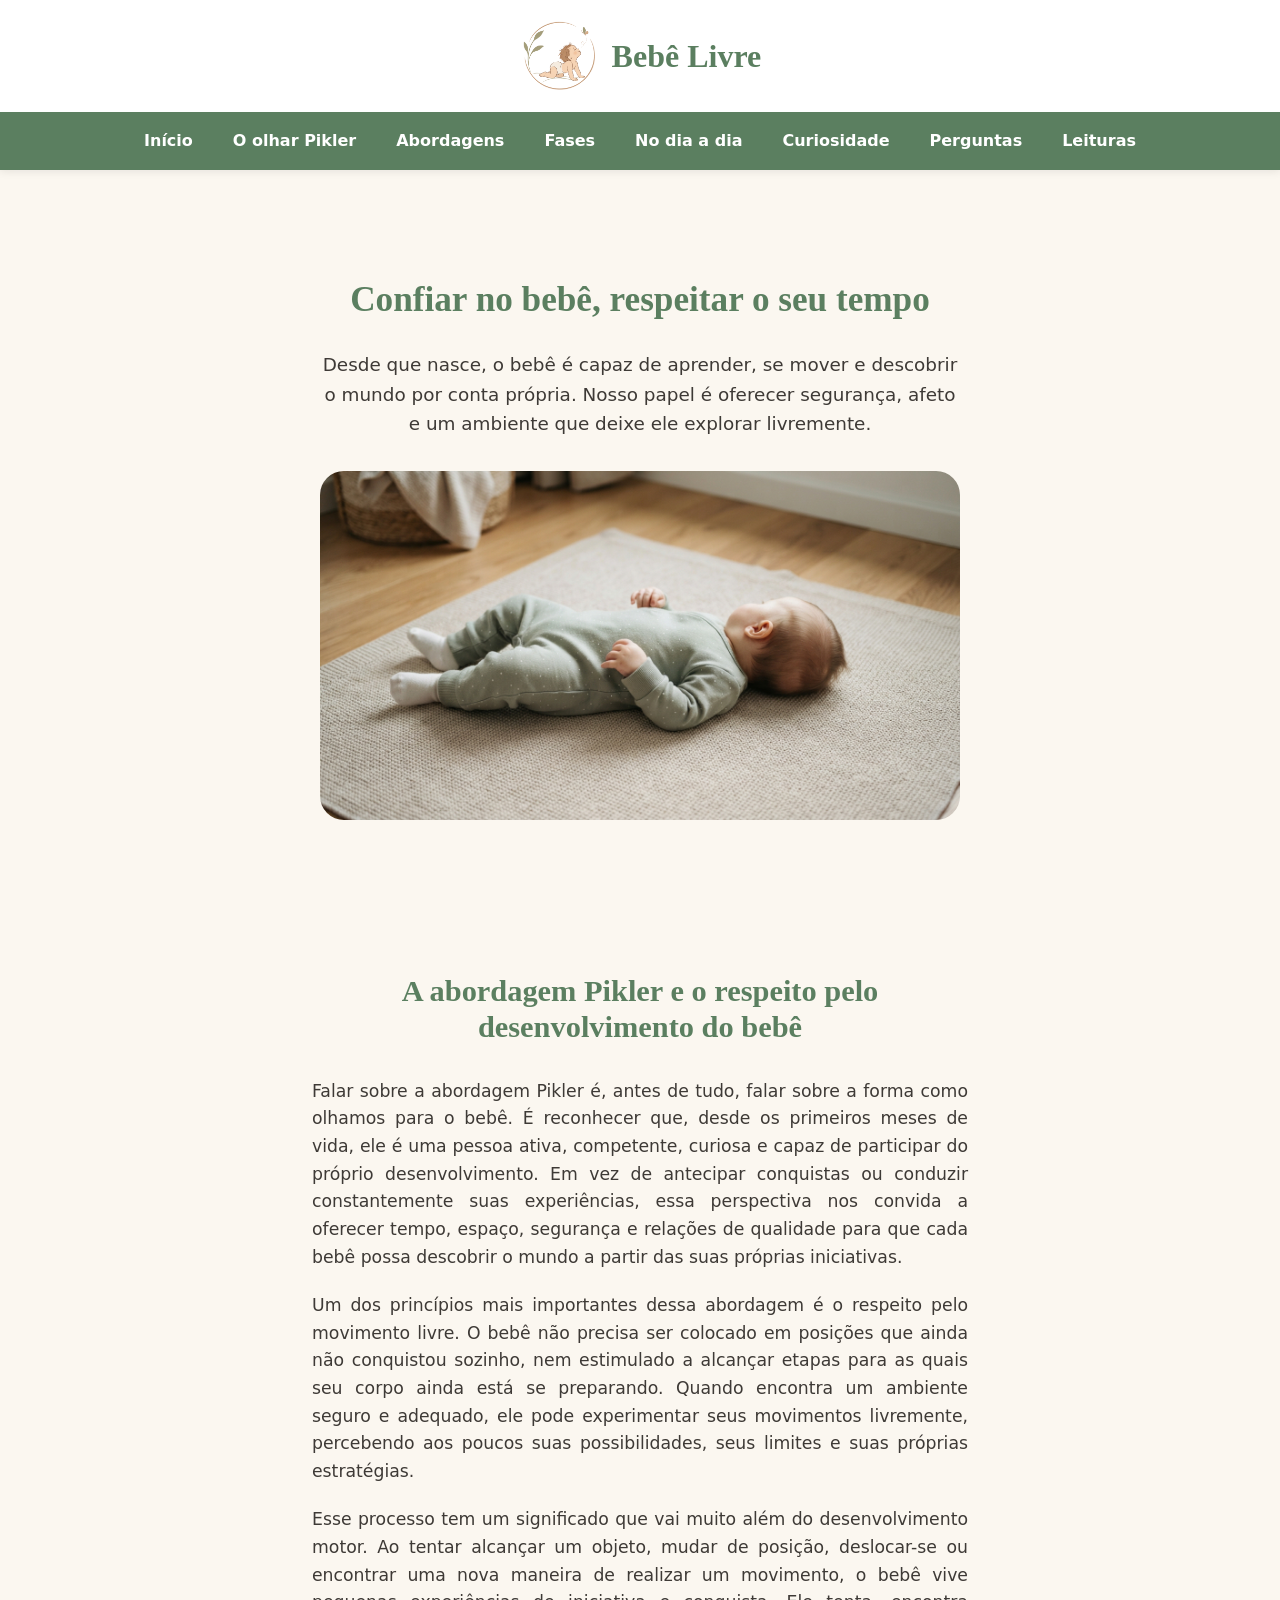
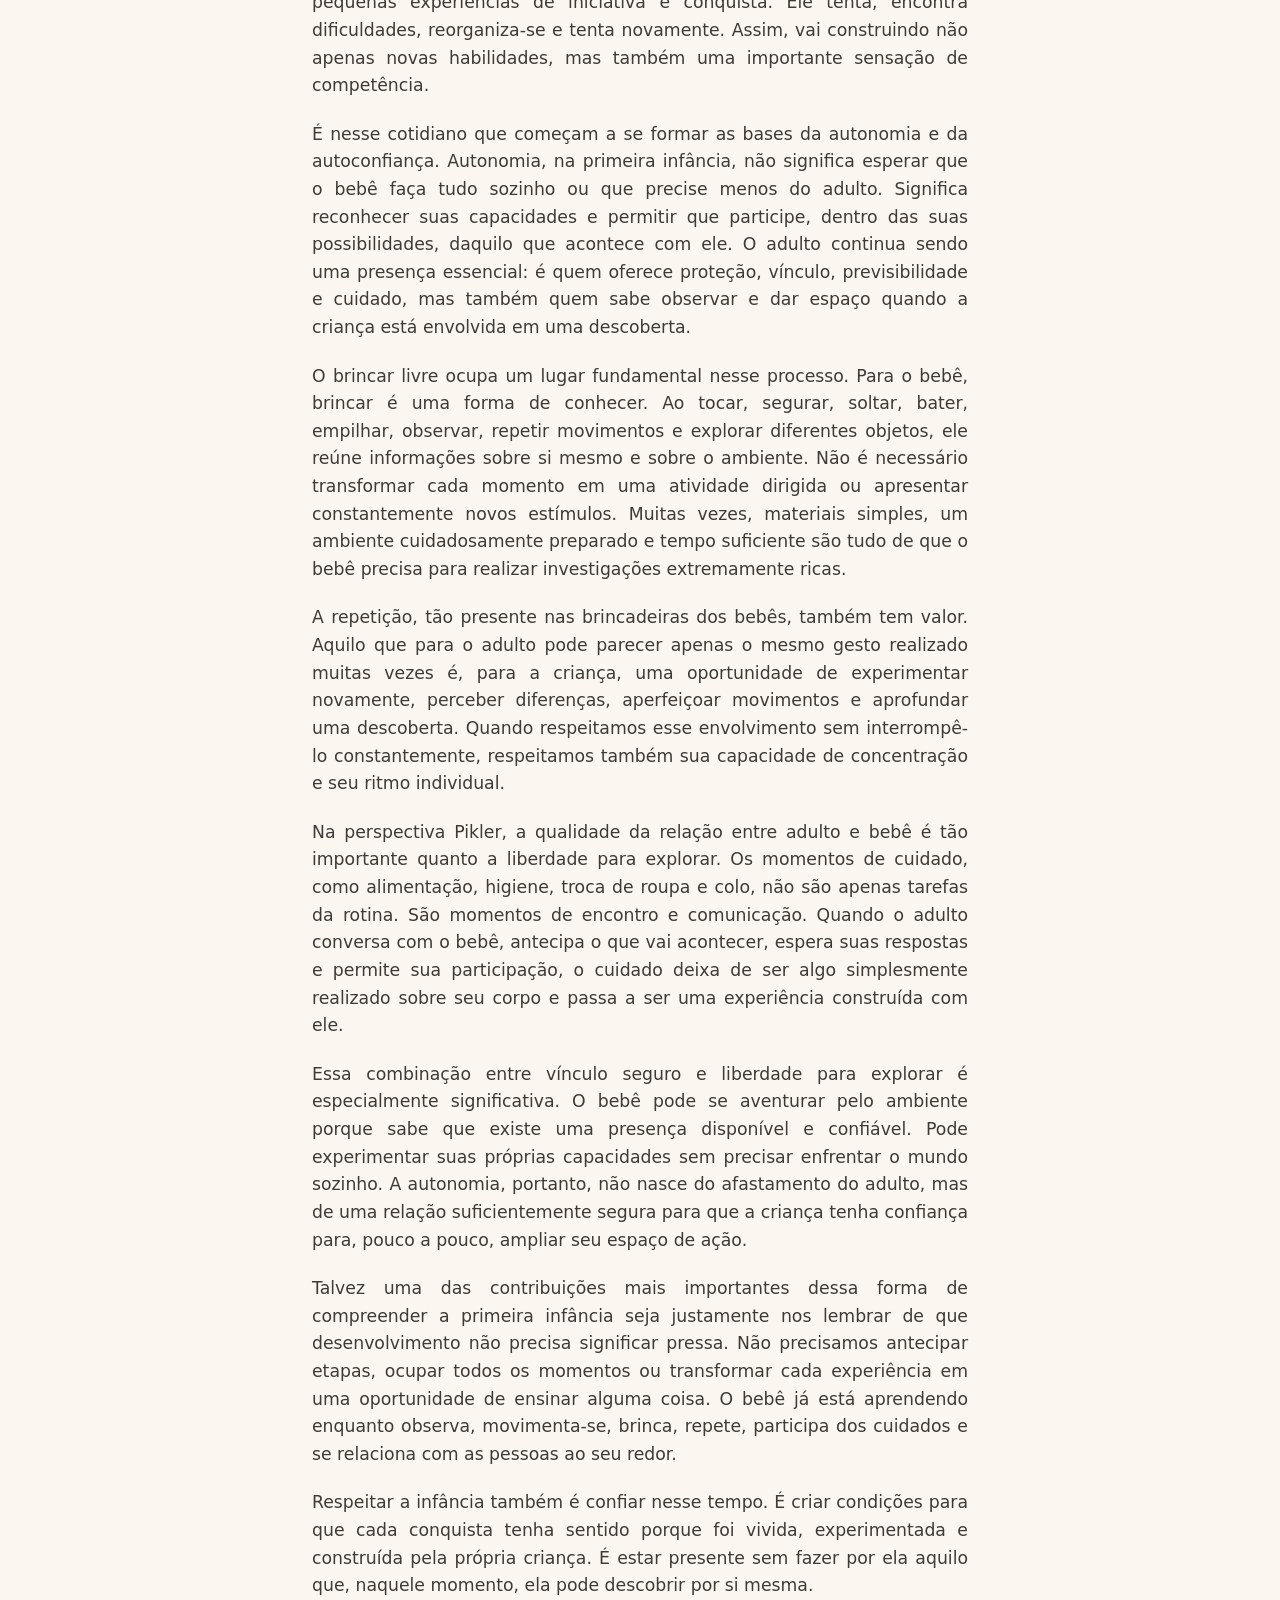
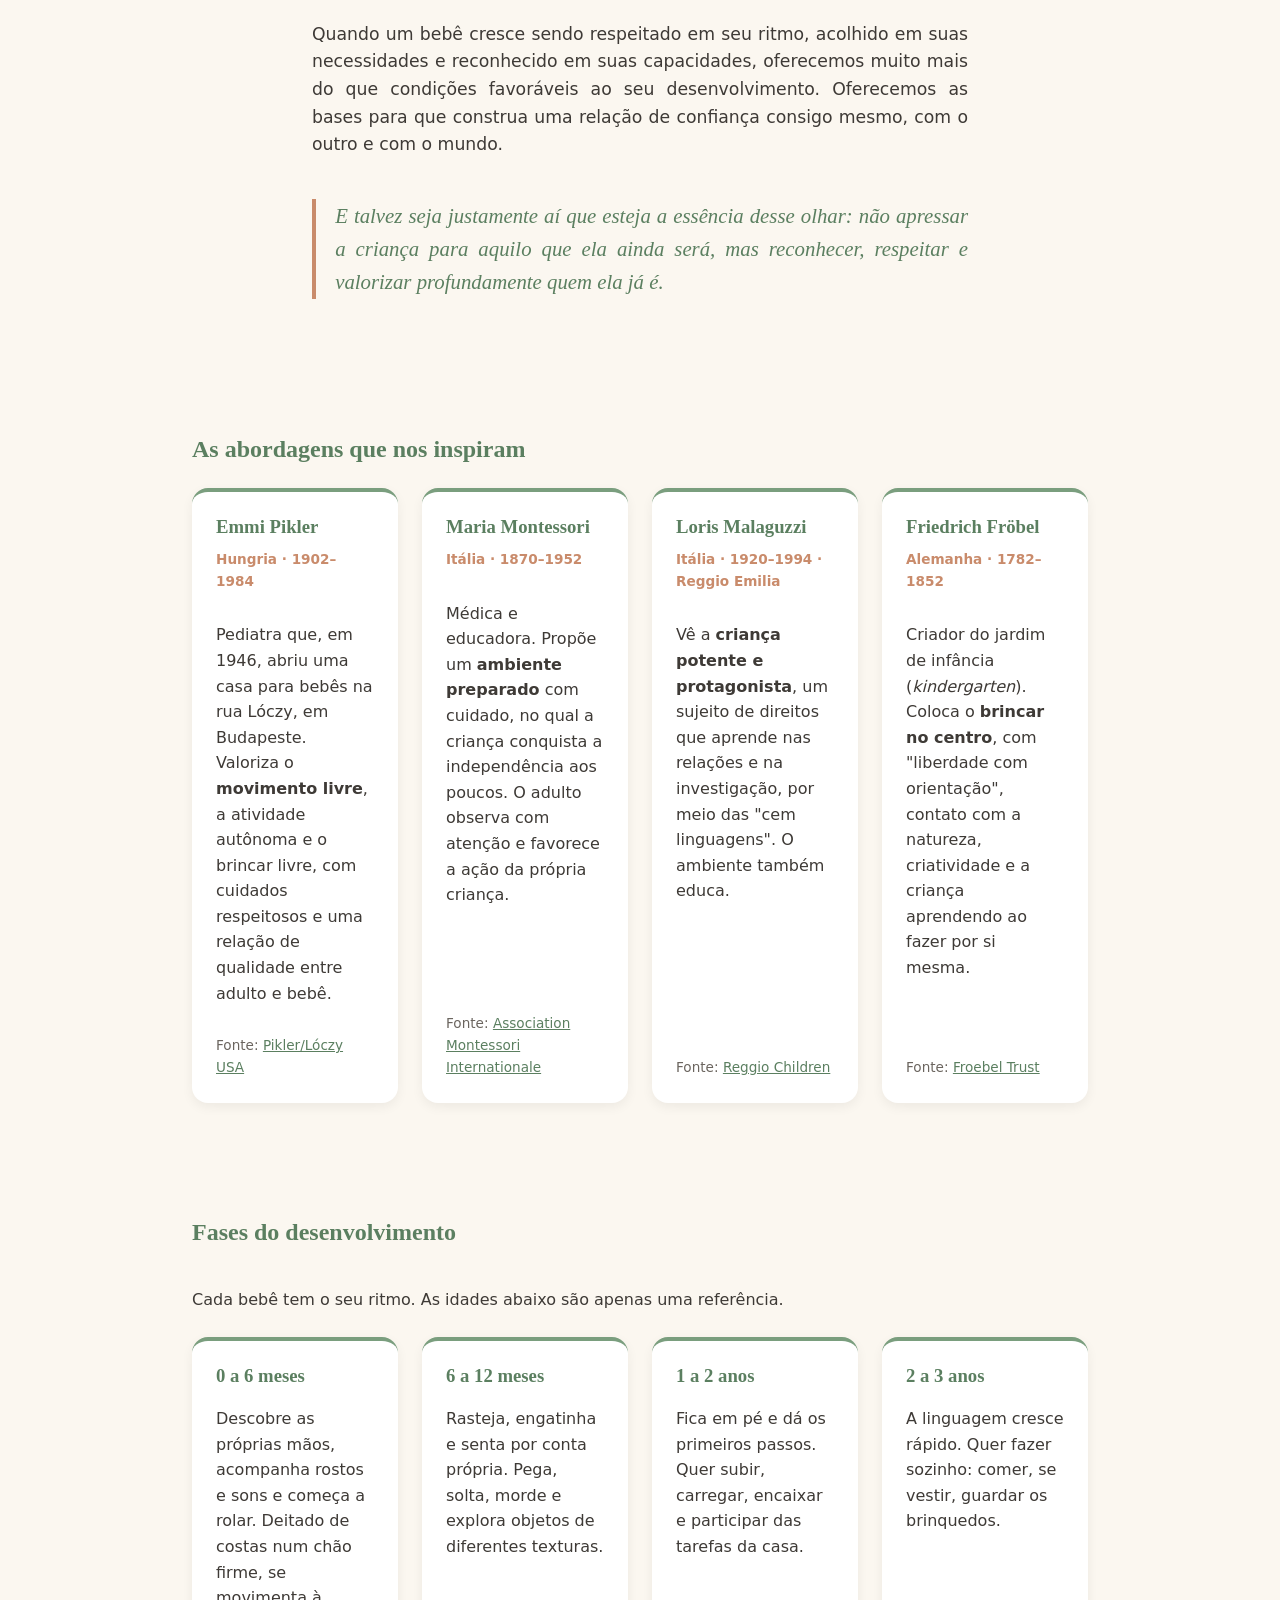
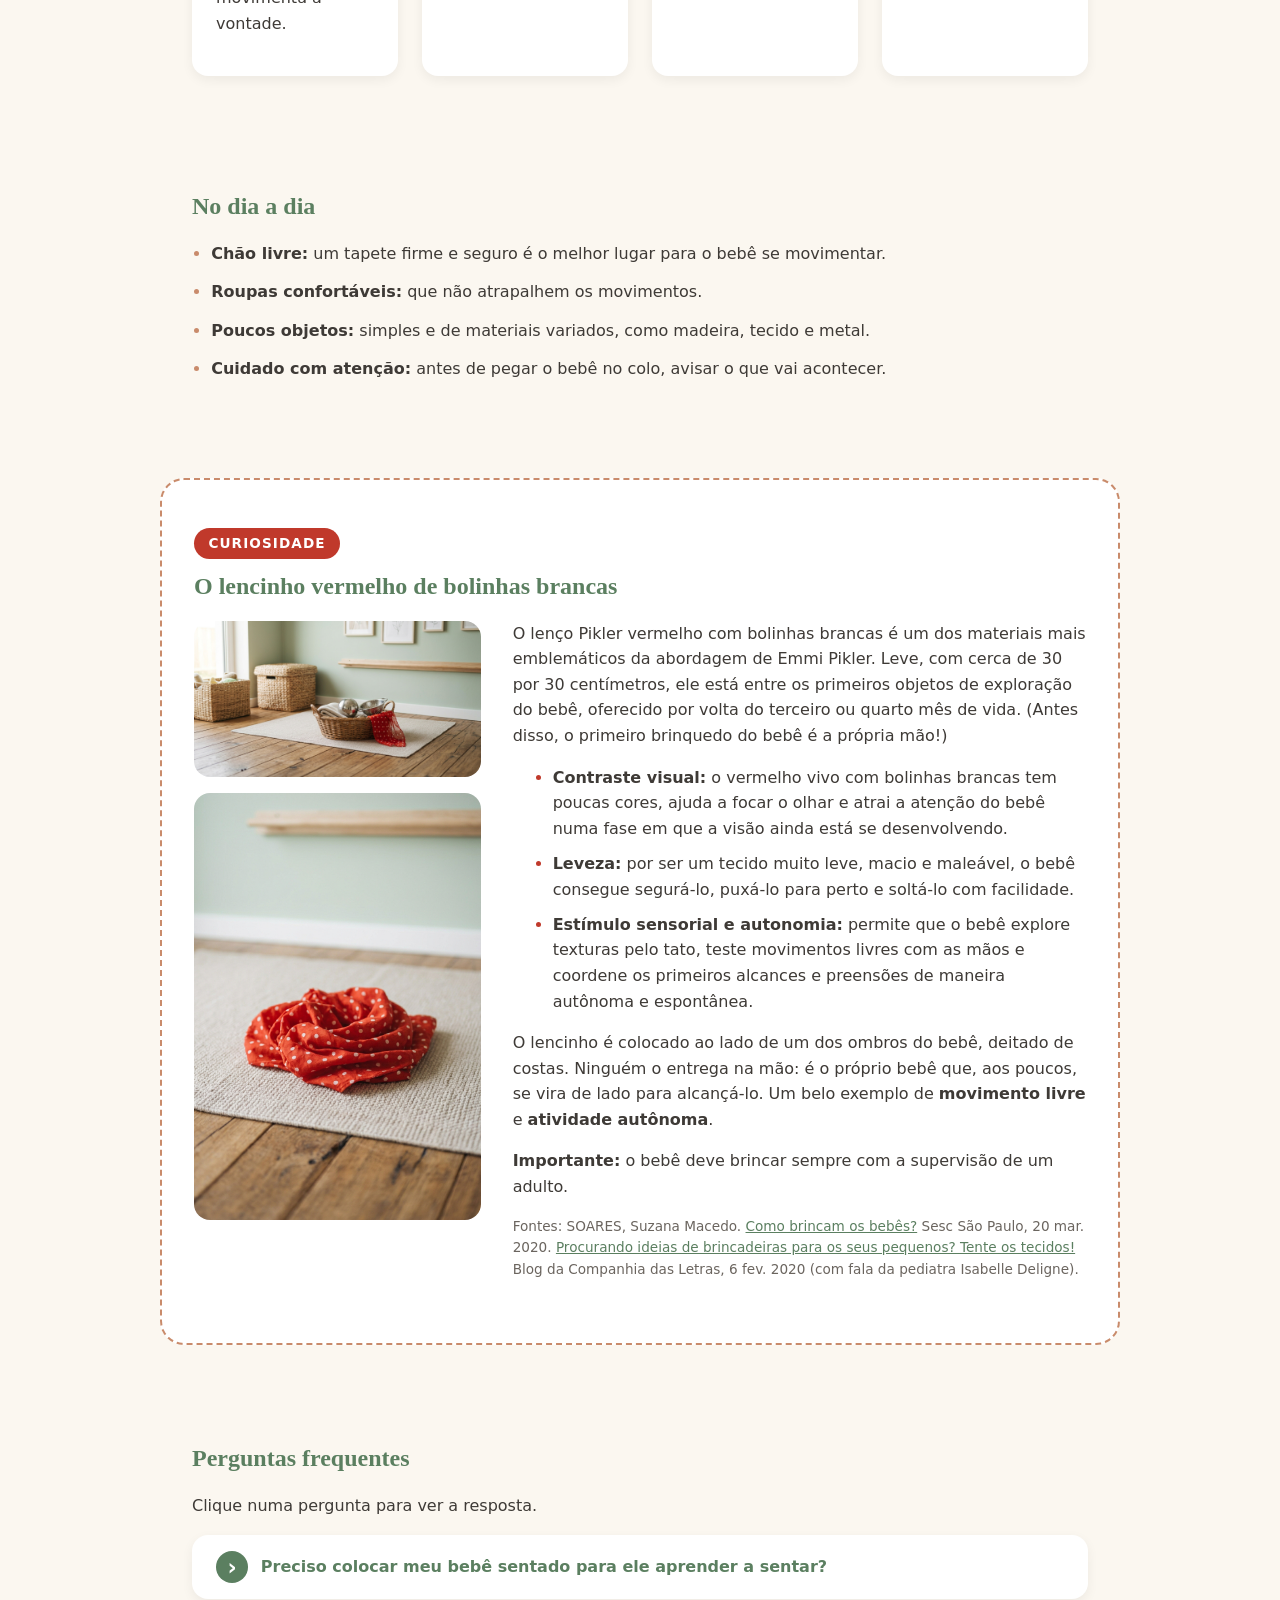
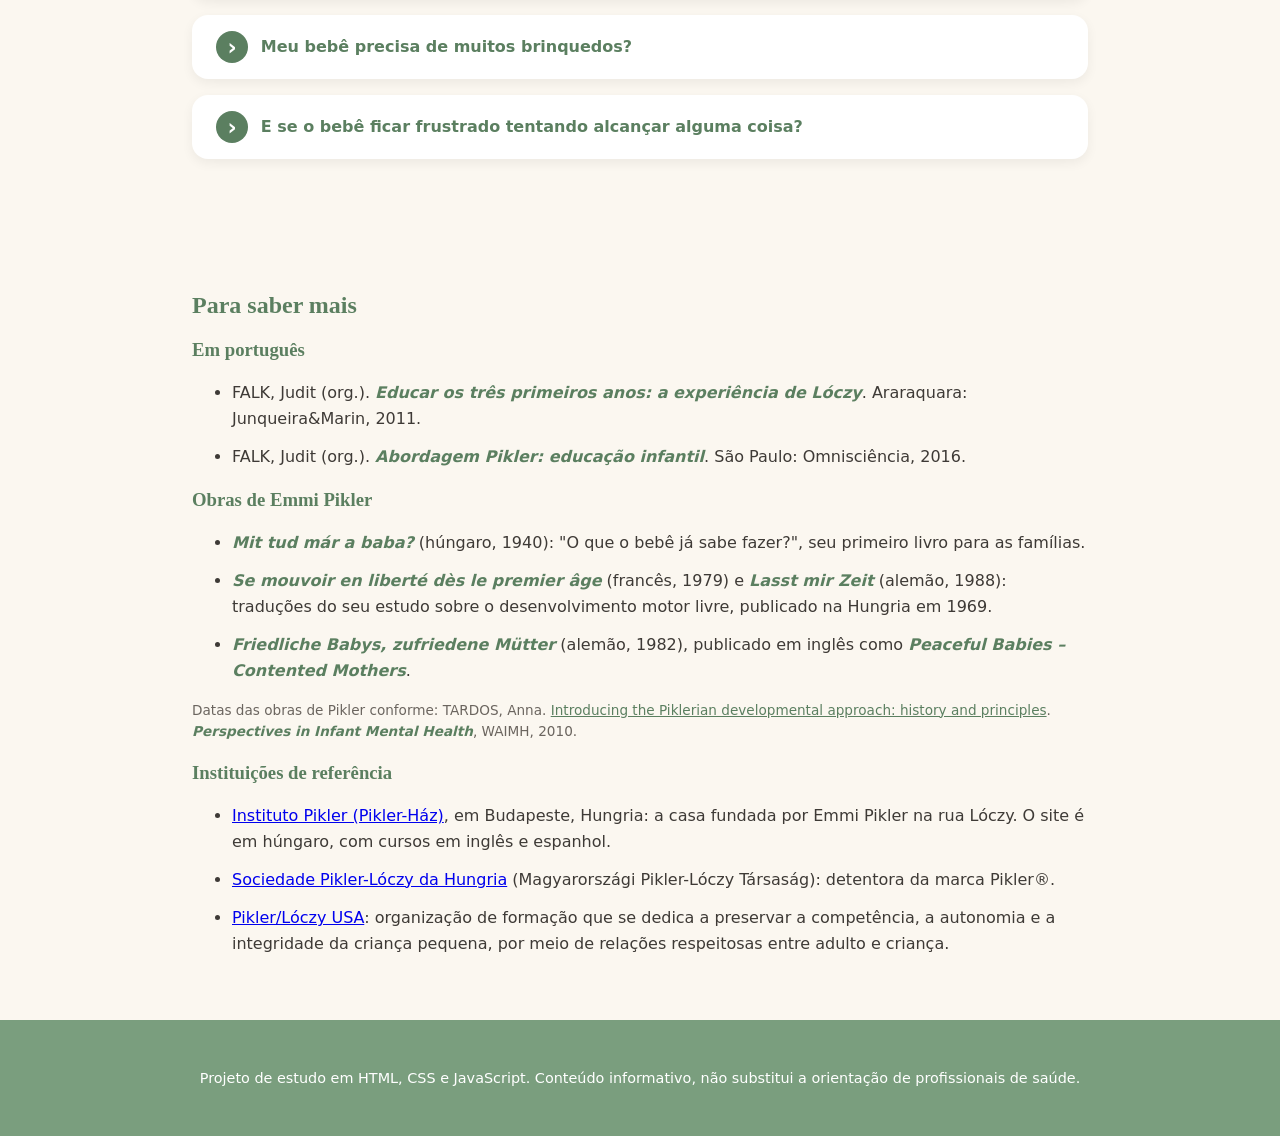
==== commit c0926b88: "Adiciona seção de perguntas frequentes e remove regra repetida no CSS" ====
--- a/index.html
+++ b/index.html
@@ -54,6 +54,7 @@
         <li><a href="#fases">Fases</a></li>
         <li><a href="#dia-a-dia">No dia a dia</a></li>
         <li><a href="#curiosidade">Curiosidade</a></li>
+        <li><a href="#perguntas">Perguntas</a></li>
         <li><a href="#leituras">Leituras</a></li>
       </ul>
     </nav>
@@ -263,6 +264,41 @@
       </div>
     </section>
 
+    <!-- Seção de perguntas frequentes.
+         Cada pergunta fica numa "sanfona" que abre e fecha ao clicar:
+         <details> é a caixa inteira; <summary> é a pergunta, que fica sempre à mostra.
+         O que vem depois do <summary> só aparece quando a pessoa clica. -->
+    <section id="perguntas">
+      <h2>Perguntas frequentes</h2>
+      <p>Clique numa pergunta para ver a resposta.</p>
+
+      <details>
+        <summary>Preciso colocar meu bebê sentado para ele aprender a sentar?</summary>
+        <p>
+          Na abordagem Pikler, não. O bebê chega a cada posição sozinho, quando o corpo dele está pronto.
+          Sentado por um adulto antes da hora, ele fica numa posição em que ainda não consegue entrar nem sair sozinho.
+          Deitado de costas num chão firme, ele vai descobrindo seus movimentos no próprio ritmo.
+        </p>
+      </details>
+
+      <details>
+        <summary>Meu bebê precisa de muitos brinquedos?</summary>
+        <p>
+          Não. Poucos objetos simples, de materiais variados (tecido, madeira, metal), já permitem
+          explorações muito ricas. Mais importante que a quantidade é o tempo livre para brincar sem interrupções.
+        </p>
+      </details>
+
+      <details>
+        <summary>E se o bebê ficar frustrado tentando alcançar alguma coisa?</summary>
+        <p>
+          Um pouco de esforço faz parte da descoberta. O adulto pode ficar por perto, olhar e conversar
+          com o bebê, sem resolver tudo por ele logo de cara. Se o choro mostrar que ele precisa de ajuda,
+          o colo e o acolhimento vêm em primeiro lugar.
+        </p>
+      </details>
+    </section>
+
     <!-- Seção com livros para quem quer se aprofundar -->
     <section id="leituras">
       <h2>Para saber mais</h2>
--- a/style.css
+++ b/style.css
@@ -165,31 +165,24 @@
 
 /* ----- CARTÕES (article) ----- */
 
-/* As seções que têm cartões viram uma "grade" (grid).
-   auto-fit + minmax: cabem quantos cartões couberem, cada um com no mínimo 220px.
-   Assim, no celular fica 1 por linha e no computador ficam vários lado a lado. */
+/* Os cartões das abordagens e das fases ficam arrumados em "grade",
+   como as casinhas de uma tabela.
+   No computador são 4 cartões lado a lado, todos da mesma largura. */
 #abordagens,
 #fases {
   display: grid;
-  grid-template-columns: repeat(auto-fit, minmax(220px, 1fr));
-  gap: 1.5rem;
-}
-
-/* O título e os parágrafos soltos da seção ocupam a linha inteira da grade.
-   O sinal > quer dizer "filho direto": só os <p> que estão soltos na seção,
-   e não os <p> que estão dentro dos cartões. */
+  grid-template-columns: repeat(4, 1fr);  /* 4 colunas iguais */
+  gap: 1.5rem;                            /* espaço entre os cartões */
+}
+
+/* O título e o texto de introdução não são cartões:
+   eles ocupam a linha inteira, de ponta a ponta.
+   "#fases > p" pega só o texto solto da seção, e não os textos de dentro dos cartões. */
 #abordagens h2,
 #fases h2,
 #fases > p {
   grid-column: 1 / -1;
   margin-bottom: 0;
-}
-
-/* As fases e as abordagens são sempre 4: então fixamos 4 colunas do mesmo tamanho, uma ao lado da outra.
-   repeat(4, 1fr) = "repita 4 vezes uma coluna de 1 fração", ou seja, 4 partes iguais. */
-#abordagens,
-#fases {
-  grid-template-columns: repeat(4, 1fr);
 }
 
 /* @media = "regra que só vale em certas condições".
@@ -334,6 +327,67 @@
   .curiosidade-conteudo {
     grid-template-columns: 1fr;
   }
+}
+
+/* ----- PERGUNTAS FREQUENTES ----- */
+
+/* Cada pergunta vira um cartãozinho branco */
+#perguntas details {
+  background-color: var(--branco);
+  border-radius: 16px;
+  padding: 1rem 1.5rem;
+  margin-bottom: 1rem;                   /* espaço entre um cartão e outro */
+  box-shadow: 0 4px 12px rgba(0, 0, 0, 0.06);
+}
+
+/* A pergunta (a parte que a gente clica) */
+#perguntas summary {
+  list-style: none;                      /* esconde a setinha que o navegador coloca sozinho */
+  display: flex;                         /* bolinha e pergunta lado a lado */
+  align-items: center;                   /* alinhadas pelo meio */
+  gap: 0.8rem;                           /* espaço entre a bolinha e a pergunta */
+  cursor: pointer;                       /* o mouse vira "mãozinha" */
+  font-weight: 600;
+  color: var(--salvia-escuro);
+}
+
+/* Esconde a setinha antiga também no Safari (o navegador da Apple) */
+#perguntas summary::-webkit-details-marker {
+  display: none;
+}
+
+/* A bolinha verde com a setinha.
+   ::before cria um "enfeite" antes do texto da pergunta, sem precisar mexer no HTML.
+   content é o que aparece dentro dele: aqui, o sinal › */
+#perguntas summary::before {
+  content: "›";
+  flex-shrink: 0;                        /* a bolinha nunca é apertada, mesmo se a pergunta for longa */
+  width: 2rem;
+  height: 2rem;
+  border-radius: 50%;                    /* 50% = círculo */
+  background-color: var(--salvia-escuro);
+  color: var(--branco);
+  font-size: 1.4rem;
+  line-height: 1;
+  display: flex;                         /* estas 3 linhas centralizam a seta dentro da bolinha */
+  align-items: center;
+  justify-content: center;
+  transition: transform 0.3s, background-color 0.3s; /* gira e muda de cor aos poucos */
+}
+
+/* Mouse por cima da pergunta: a bolinha fica cor de terracota, igual ao botão "voltar ao topo" */
+#perguntas summary:hover::before {
+  background-color: var(--terracota);
+}
+
+/* [open] = quando a pergunta está aberta. A seta gira e passa a apontar para baixo. */
+#perguntas details[open] summary::before {
+  transform: rotate(90deg);
+}
+
+/* A resposta: um espacinho em cima, para não ficar grudada na pergunta */
+#perguntas details p {
+  margin: 1rem 0 0;
 }
 
 /* ----- PARA SABER MAIS ----- */
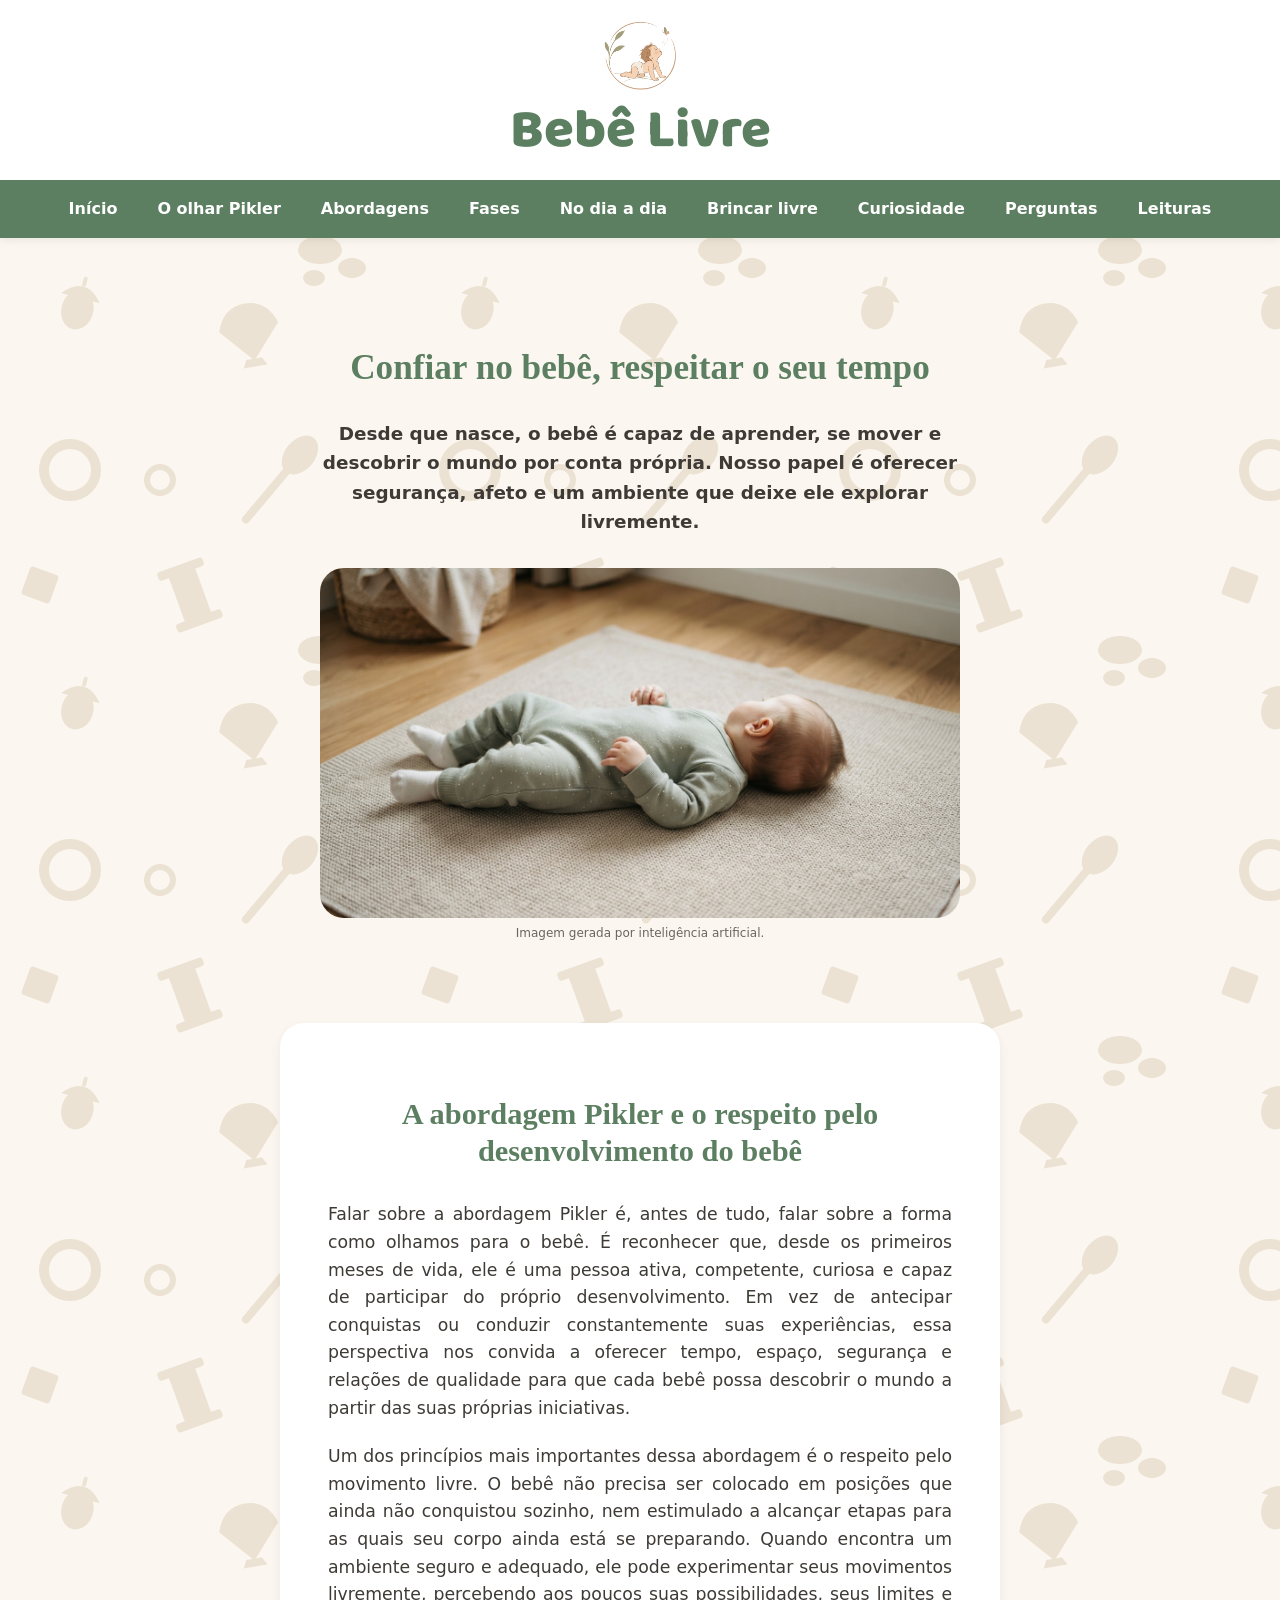
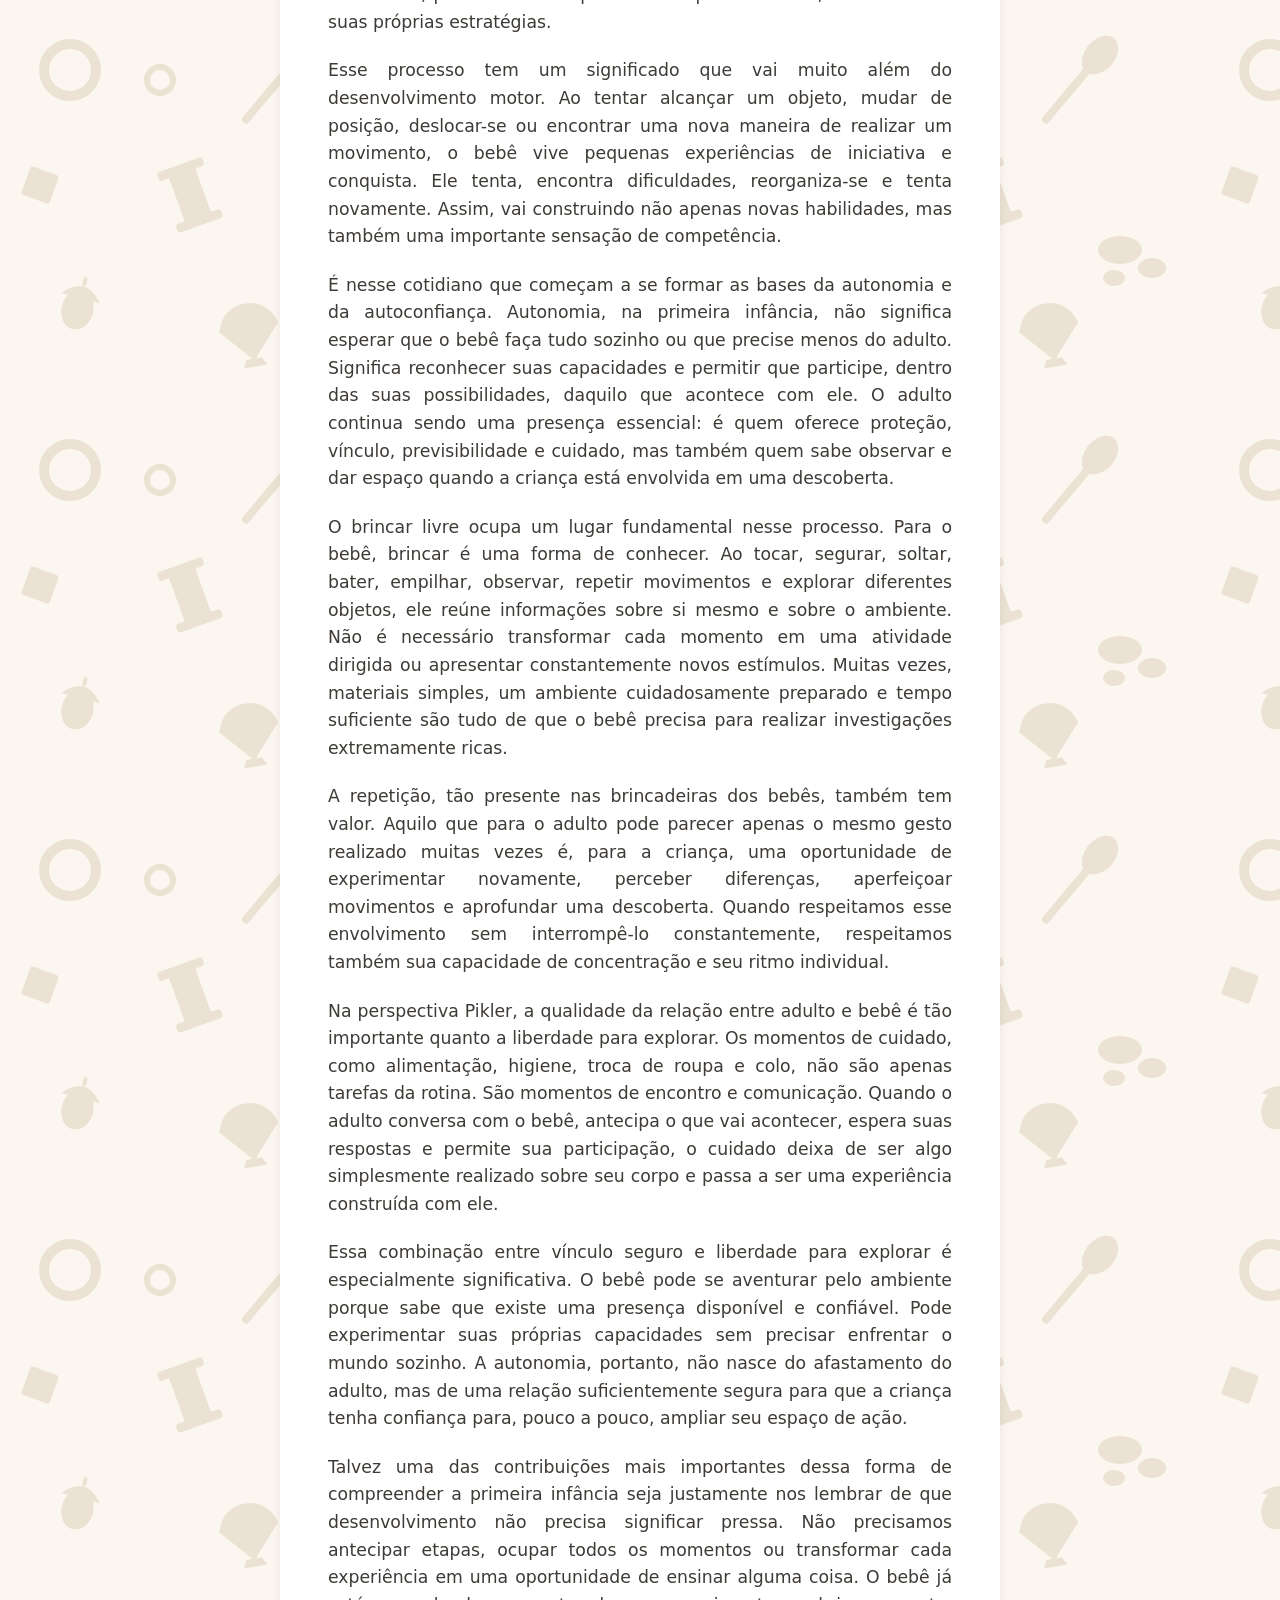
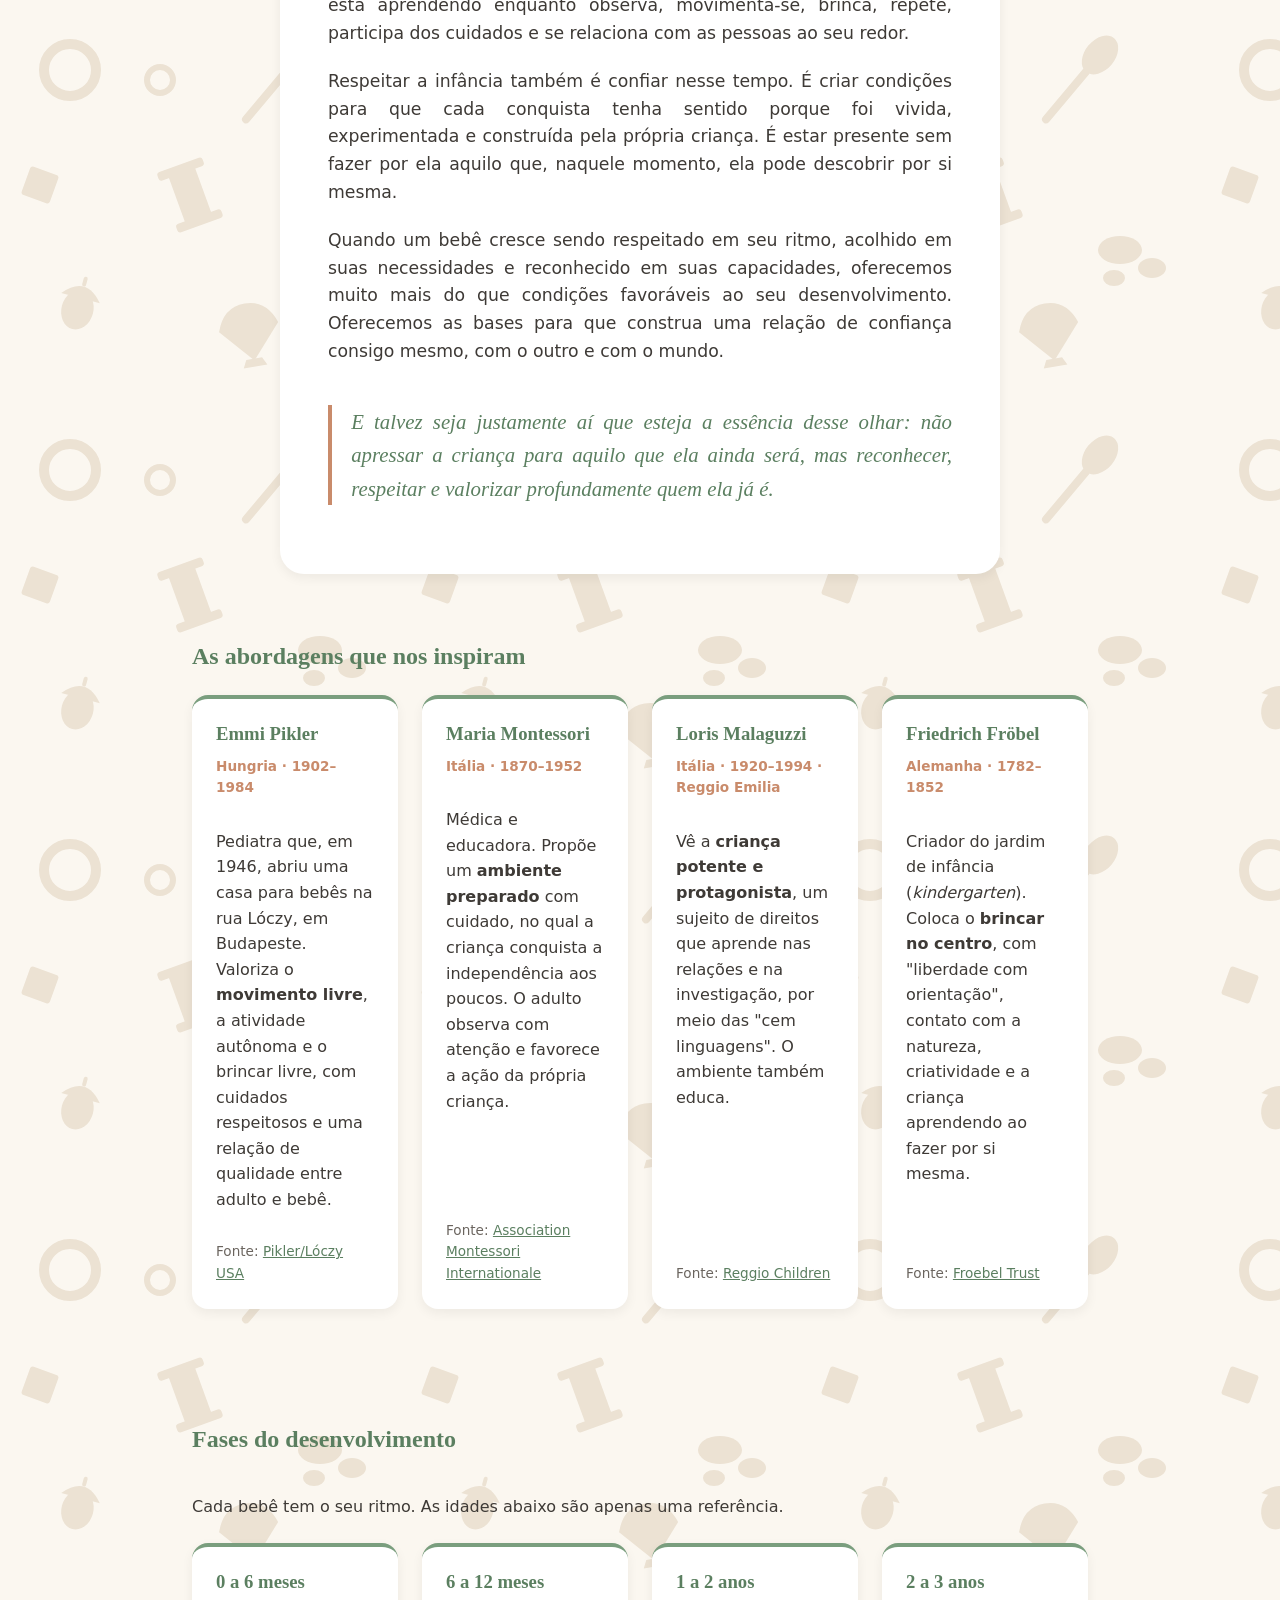
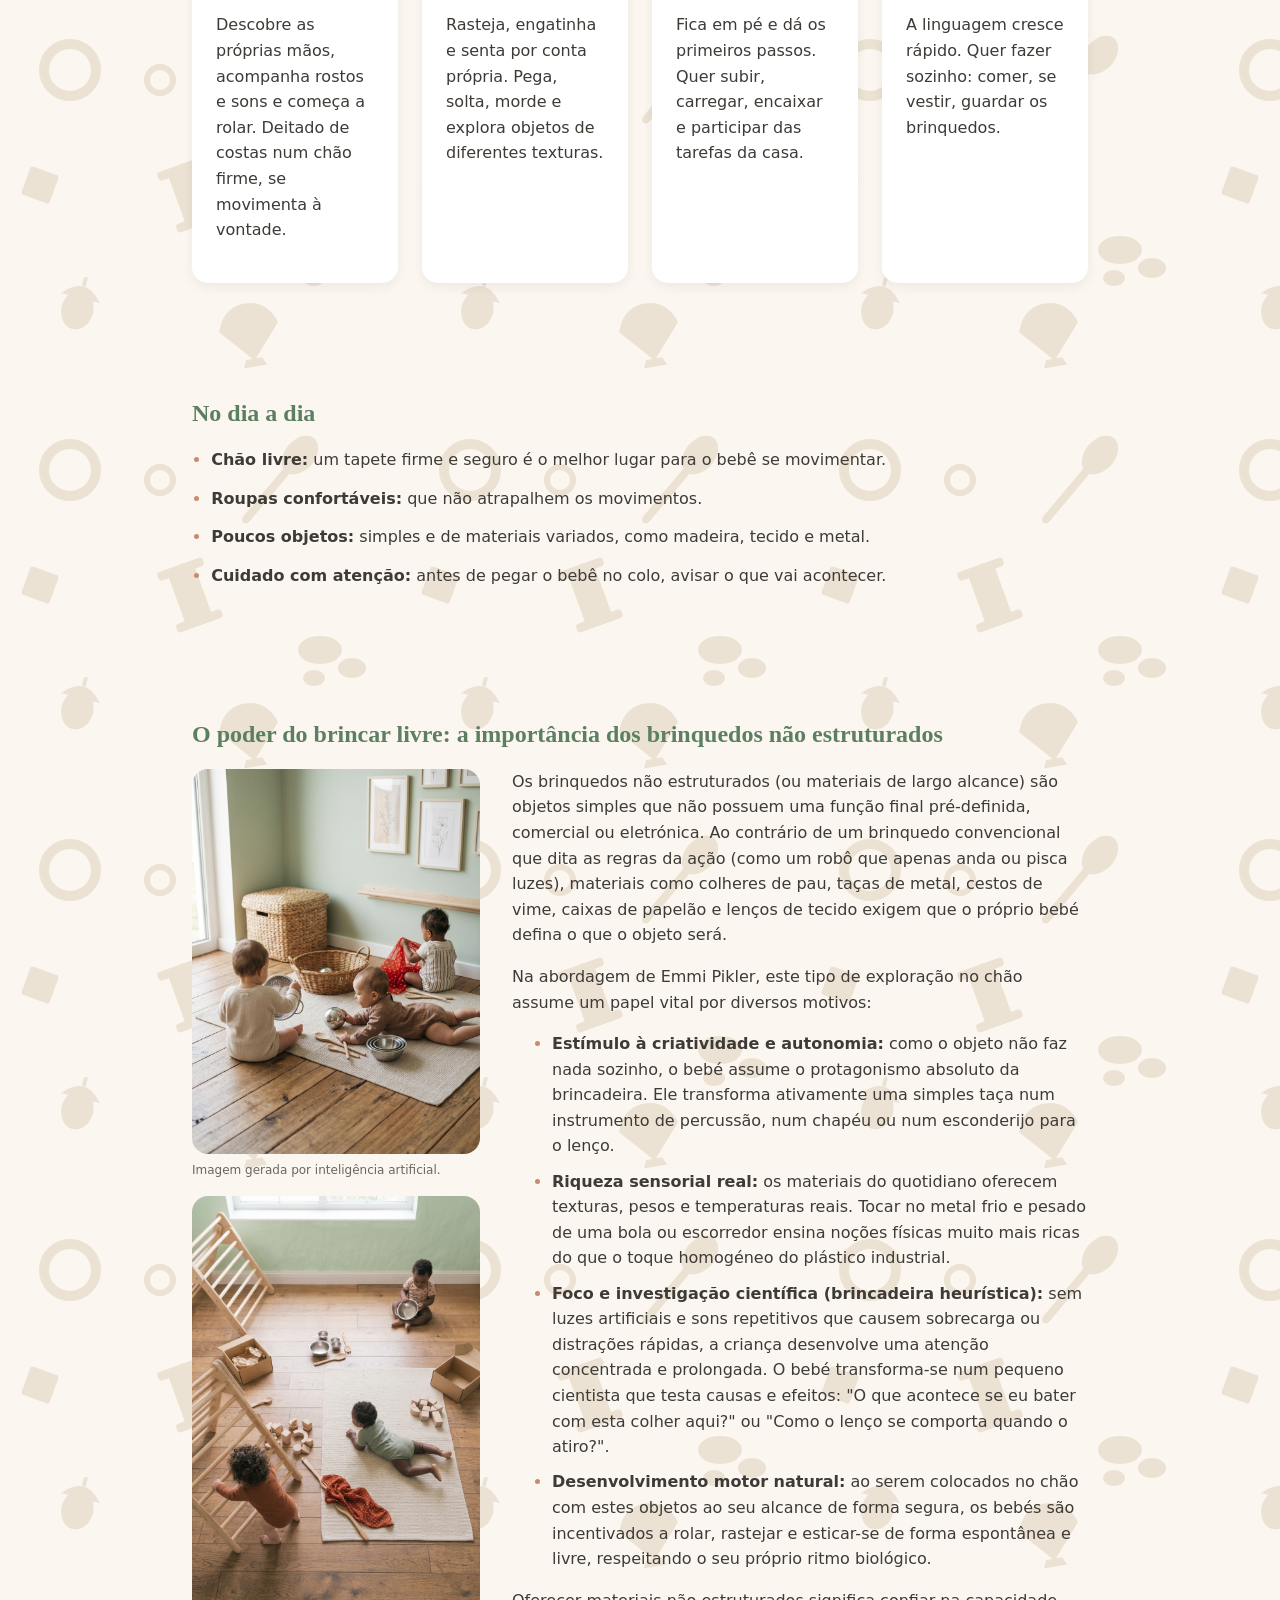
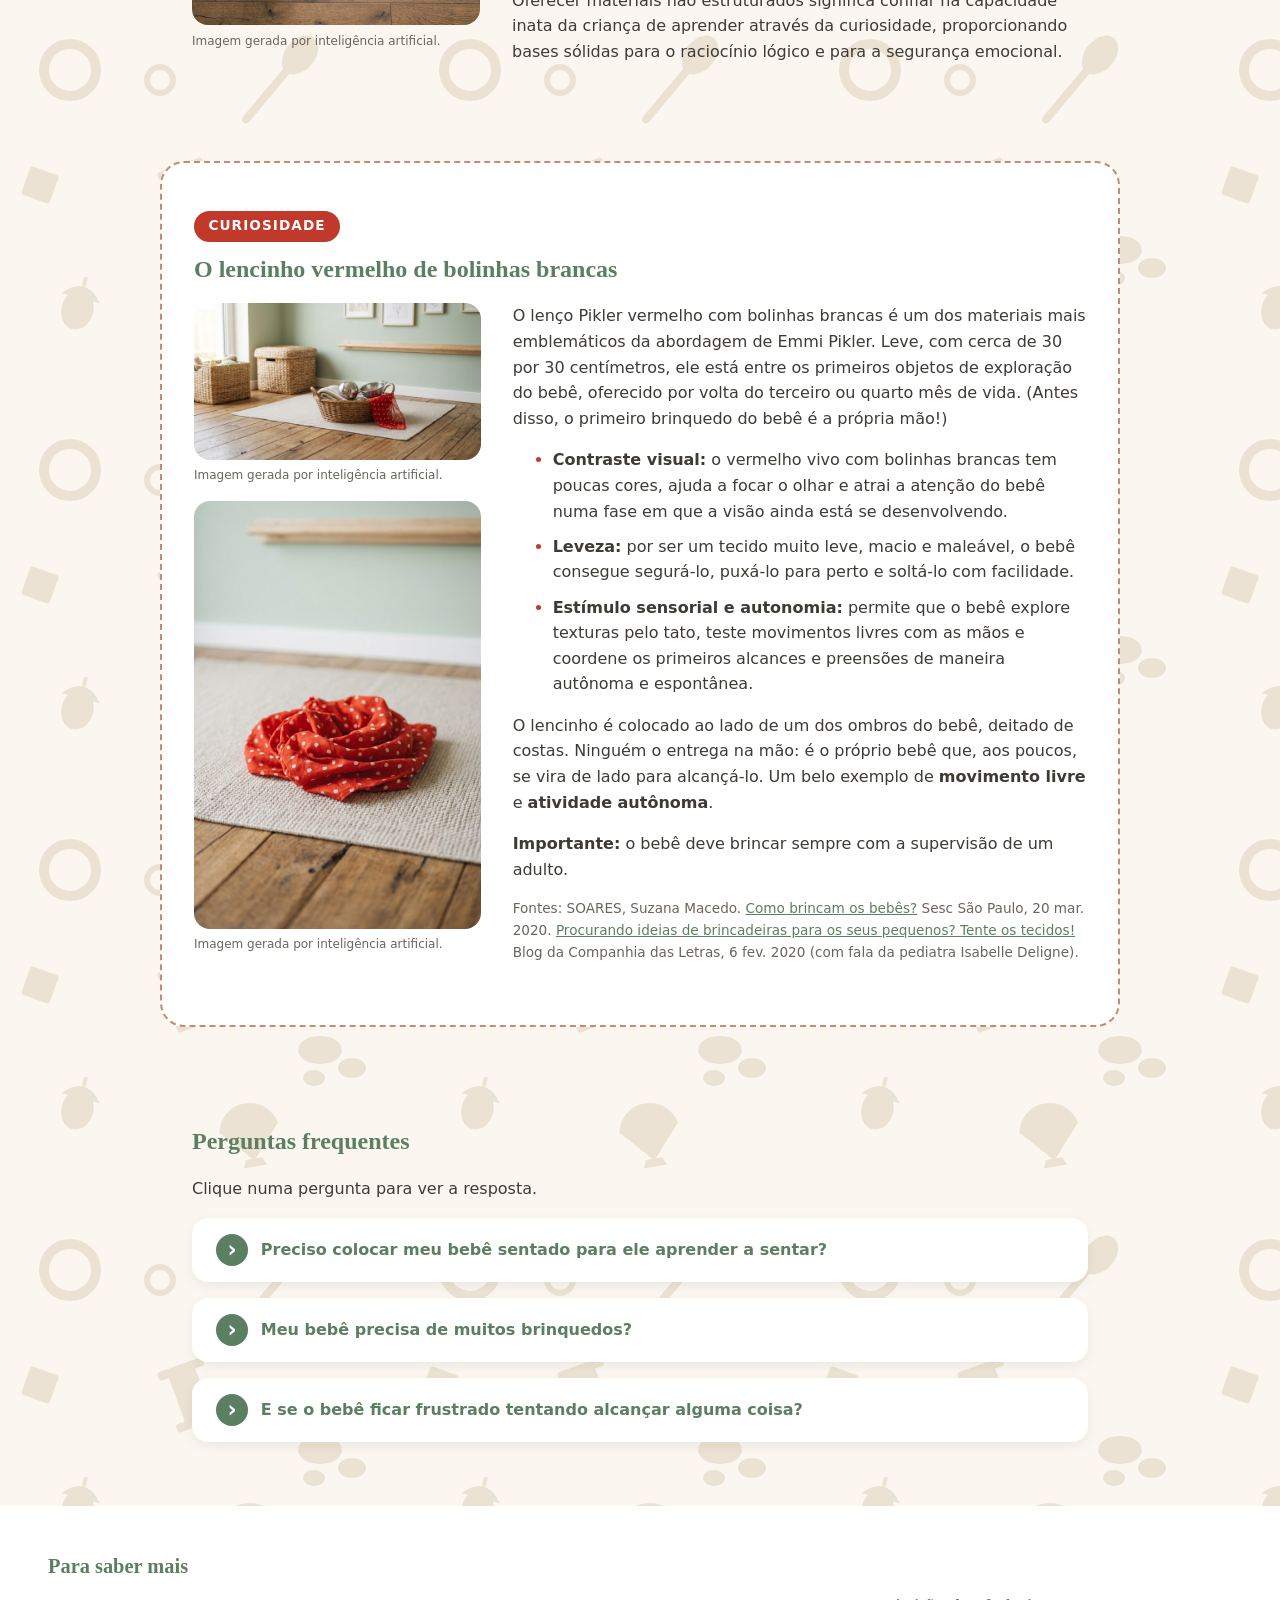
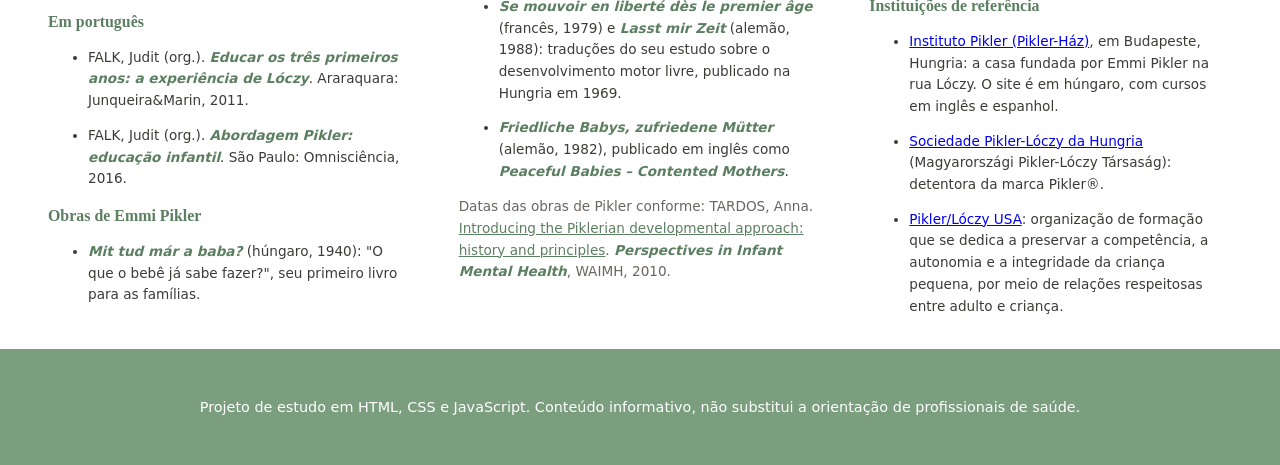
==== commit 6f00a9d8: "Adiciona seção Brincar livre com fotos e legenda nas fotos" ====
--- a/index.html
+++ b/index.html
@@ -18,6 +18,12 @@
 
   <!-- Texto que aparece na aba do navegador -->
   <title>Bebê Livre | Desenvolvimento de 0 a 3 anos</title>
+
+  <!-- Busca a fonte "Baloo 2" (letra bem redondinha) no Google Fonts, um site de fontes gratuitas.
+       wght@800 = só a versão bem negrita. Usamos ela só no nome "Bebê Livre", lá no topo. -->
+  <link rel="preconnect" href="https://fonts.googleapis.com">
+  <link rel="preconnect" href="https://fonts.gstatic.com" crossorigin>
+  <link rel="stylesheet" href="https://fonts.googleapis.com/css2?family=Baloo+2:wght@800&display=swap">
 
   <!-- Liga este HTML ao arquivo de estilo. Sem esta linha, o CSS não é usado! -->
   <link rel="stylesheet" href="style.css">
@@ -53,6 +59,7 @@
         <li><a href="#abordagens">Abordagens</a></li>
         <li><a href="#fases">Fases</a></li>
         <li><a href="#dia-a-dia">No dia a dia</a></li>
+        <li><a href="#brincar-livre">Brincar livre</a></li>
         <li><a href="#curiosidade">Curiosidade</a></li>
         <li><a href="#perguntas">Perguntas</a></li>
         <li><a href="#leituras">Leituras</a></li>
@@ -71,10 +78,15 @@
         Nosso papel é oferecer segurança, afeto e um ambiente que deixe ele explorar livremente.
       </p>
 
-      <!-- <img> mostra uma imagem. Ela não tem tag de fechamento.
+      <!-- <figure> é uma "moldura" que junta a foto e a legenda dela.
+           <img> mostra a imagem. Ela não tem tag de fechamento.
            src = onde está o arquivo da imagem
-           alt = descrição da imagem (lida por leitores de tela e mostrada se a imagem não carregar) -->
-      <img src="imagens/bebe-chao.jpg" alt="Bebê de macacão verde deitado de barriga para cima num tapete no chão, movimentando-se livremente">
+           alt = descrição da imagem (lida por leitores de tela e mostrada se a imagem não carregar)
+           <figcaption> é a legenda: o texto pequeno embaixo da foto. -->
+      <figure>
+        <img src="imagens/bebe-chao.jpg" alt="Bebê de macacão verde deitado de barriga para cima num tapete no chão, movimentando-se livremente">
+        <figcaption>Imagem gerada por inteligência artificial.</figcaption>
+      </figure>
     </section>
 
     <!-- Seção com o texto autoral sobre a abordagem Pikler.
@@ -207,6 +219,63 @@
       </ul>
     </section>
 
+    <!-- Seção sobre o brincar livre com brinquedos não estruturados.
+         A foto fica de um lado e o texto do outro (o CSS arruma isso). -->
+    <section id="brincar-livre">
+      <h2>O poder do brincar livre: a importância dos brinquedos não estruturados</h2>
+
+      <div class="brincar-conteudo">
+        <!-- Coluna da esquerda: as duas fotos, uma embaixo da outra -->
+        <div class="brincar-fotos">
+          <figure>
+            <img src="imagens/brincar-livre.jpg" alt="Três bebês brincando num tapete claro no chão de uma sala de parede verde. Um segura um escorredor de metal, outro, de bruços, alcança uma bola de metal ao lado de colheres de pau e tigelas, e o terceiro mexe num lenço vermelho de bolinhas brancas. Ao fundo, cestos de palha.">
+            <figcaption>Imagem gerada por inteligência artificial.</figcaption>
+          </figure>
+          <figure>
+            <img src="imagens/brincar-livre-2.jpg" alt="Vista de cima de três bebês numa sala de parede verde e chão de madeira. Um, de bruços num tapete claro, está perto de um lenço vermelho de bolinhas e de uma colher de pau. Outro, de pé, se apoia num triângulo de escalada de madeira. O terceiro, sentado, segura um escorredor de metal. Pelo chão há blocos de madeira, tigelas de metal, colheres e caixas de papelão.">
+            <figcaption>Imagem gerada por inteligência artificial.</figcaption>
+          </figure>
+        </div>
+
+        <div>
+          <p>
+            Os brinquedos não estruturados (ou materiais de largo alcance) são objetos simples que não possuem uma função final pré-definida, comercial ou eletrónica.
+            Ao contrário de um brinquedo convencional que dita as regras da ação (como um robô que apenas anda ou pisca luzes),
+            materiais como colheres de pau, taças de metal, cestos de vime, caixas de papelão e lenços de tecido
+            exigem que o próprio bebé defina o que o objeto será.
+          </p>
+
+          <p>Na abordagem de Emmi Pikler, este tipo de exploração no chão assume um papel vital por diversos motivos:</p>
+
+          <!-- Lista com os motivos. <strong> destaca o nome de cada um. -->
+          <ul>
+            <li>
+              <strong>Estímulo à criatividade e autonomia:</strong> como o objeto não faz nada sozinho, o bebé assume o protagonismo absoluto da brincadeira.
+              Ele transforma ativamente uma simples taça num instrumento de percussão, num chapéu ou num esconderijo para o lenço.
+            </li>
+            <li>
+              <strong>Riqueza sensorial real:</strong> os materiais do quotidiano oferecem texturas, pesos e temperaturas reais.
+              Tocar no metal frio e pesado de uma bola ou escorredor ensina noções físicas muito mais ricas do que o toque homogéneo do plástico industrial.
+            </li>
+            <li>
+              <strong>Foco e investigação científica (brincadeira heurística):</strong> sem luzes artificiais e sons repetitivos que causem sobrecarga ou distrações rápidas,
+              a criança desenvolve uma atenção concentrada e prolongada. O bebé transforma-se num pequeno cientista que testa causas e efeitos:
+              "O que acontece se eu bater com esta colher aqui?" ou "Como o lenço se comporta quando o atiro?".
+            </li>
+            <li>
+              <strong>Desenvolvimento motor natural:</strong> ao serem colocados no chão com estes objetos ao seu alcance de forma segura,
+              os bebés são incentivados a rolar, rastejar e esticar-se de forma espontânea e livre, respeitando o seu próprio ritmo biológico.
+            </li>
+          </ul>
+
+          <p>
+            Oferecer materiais não estruturados significa confiar na capacidade inata da criança de aprender através da curiosidade,
+            proporcionando bases sólidas para o raciocínio lógico e para a segurança emocional.
+          </p>
+        </div>
+      </div>
+    </section>
+
     <!-- Seção de curiosidade: o lencinho da abordagem Pikler -->
     <section id="curiosidade">
       <!-- <span> é uma "etiqueta" pequena dentro do texto; aqui vira um selo escrito "Curiosidade" -->
@@ -218,8 +287,14 @@
       <div class="curiosidade-conteudo">
         <!-- Coluna da esquerda: as duas fotos, uma embaixo da outra -->
         <div class="curiosidade-fotos">
-          <img src="imagens/lenco.jpg" alt="Cesto de palha sobre um tapete no chão, com objetos de metal, uma manta e um lencinho vermelho de bolinhas brancas">
-          <img src="imagens/lenco-tapete.jpg" alt="Lencinho vermelho de bolinhas brancas, levemente amassado, sobre um tapete claro no chão">
+          <figure>
+            <img src="imagens/lenco.jpg" alt="Cesto de palha sobre um tapete no chão, com objetos de metal, uma manta e um lencinho vermelho de bolinhas brancas">
+            <figcaption>Imagem gerada por inteligência artificial.</figcaption>
+          </figure>
+          <figure>
+            <img src="imagens/lenco-tapete.jpg" alt="Lencinho vermelho de bolinhas brancas, levemente amassado, sobre um tapete claro no chão">
+            <figcaption>Imagem gerada por inteligência artificial.</figcaption>
+          </figure>
         </div>
 
         <div>
--- a/style.css
+++ b/style.css
@@ -31,6 +31,11 @@
   color: var(--texto);
   font-family: "Segoe UI", system-ui, sans-serif; /* fonte limpa; se não existir, usa a próxima */
   line-height: 1.6;                      /* espaço entre linhas: facilita a leitura */
+
+  /* Marca d'água de brinquedos no fundo da página.
+     A imagem é um quadradinho que se repete pela página toda, como azulejos. */
+  background-image: url("imagens/fundo-brinquedos.svg");
+  background-size: 400px;                /* tamanho de cada "azulejo" */
 }
 
 /* Títulos com fonte serifada (com "pezinhos"): passa um ar delicado e elegante */
@@ -52,11 +57,13 @@
 header h1 {
   margin: 0;
   padding: 1rem 2rem;                    /* espaço interno: 1rem em cima/baixo, 2rem nos lados */
-  font-size: 2rem;
-  display: flex;                         /* logotipo e nome lado a lado */
-  justify-content: center;               /* os dois centralizados */
-  align-items: center;                   /* alinhados pelo meio, na vertical */
-  gap: 0.8rem;                           /* espaço entre o logotipo e o nome */
+  font-size: 3.4rem;                     /* tamanho do nome "Bebê Livre" */
+  font-family: "Baloo 2", sans-serif;    /* letra redondinha (vem do Google Fonts, ligada no HTML) */
+  font-weight: 800;                      /* bem negrito: 400 é normal, 700 é negrito, 800 é mais ainda */
+  display: flex;
+  flex-direction: column;                /* logotipo em cima, nome embaixo */
+  align-items: center;                   /* os dois centralizados na tela */
+  gap: 0.2rem;                           /* espaço entre o logotipo e o nome */
 }
 
 /* Tamanho do logotipo: só definimos a altura; a largura acompanha sozinha */
@@ -117,6 +124,7 @@
 
 #inicio p {
   font-size: 1.15rem;
+  font-weight: 700;                      /* texto em negrito */
   max-width: 640px;
   margin: 0 auto;
 }
@@ -131,11 +139,32 @@
   border-radius: 24px;       /* cantos bem arredondados, visual suave */
 }
 
+/* ----- FOTOS COM LEGENDA ----- */
+
+/* O navegador coloca sozinho um espaço grande dos lados de cada <figure>.
+   Aqui tiramos esse espaço, para a foto continuar do tamanho de antes. */
+figure {
+  margin: 0;
+}
+
+/* A legenda embaixo das fotos: letra pequena, cinza e discreta */
+figcaption {
+  font-size: 0.75rem;
+  color: #6b655f;                        /* o mesmo cinza das fontes dos cartões */
+  margin-top: 0.4rem;                    /* espacinho entre a foto e a legenda */
+}
+
 /* ----- TEXTO SOBRE A ABORDAGEM ----- */
 
 /* Texto longo fica mais fácil de ler numa coluna mais estreita (como num livro) */
 #texto {
   max-width: 720px;
+
+  /* Caixa branca atrás do título e do texto, para destacar e facilitar a leitura */
+  background-color: var(--branco);
+  border-radius: 24px;                   /* cantos arredondados, como a caixa da curiosidade */
+  box-shadow: 0 4px 12px rgba(0, 0, 0, 0.06); /* sombra bem leve, igual à dos cartões */
+  padding: 3rem;                         /* espaço entre a borda da caixa e o texto */
 }
 
 #texto h2 {
@@ -259,6 +288,50 @@
 /* ::marker é a bolinha da lista; aqui ela fica cor de terracota */
 #dia-a-dia li::marker {
   color: var(--terracota);
+}
+
+/* ----- BRINCAR LIVRE ----- */
+
+/* Foto e texto lado a lado: a foto ocupa 1 parte e o texto ocupa 2 partes */
+.brincar-conteudo {
+  display: grid;
+  grid-template-columns: 1fr 2fr;
+  gap: 2rem;
+  align-items: start;                    /* foto e texto começam alinhados em cima */
+}
+
+/* Coluna das fotos: uma embaixo da outra, com espaço entre elas */
+.brincar-fotos {
+  display: flex;
+  flex-direction: column;                /* column = uma embaixo da outra */
+  gap: 1rem;
+}
+
+.brincar-conteudo img {
+  display: block;
+  width: 100%;
+  height: auto;                          /* mantém a proporção da foto, sem esticar */
+  border-radius: 16px;                   /* cantos arredondados, como as outras fotos */
+}
+
+.brincar-conteudo p {
+  margin-top: 0;
+}
+
+/* Espaço entre os itens da lista e bolinha cor de terracota */
+.brincar-conteudo li {
+  margin-bottom: 0.6rem;
+}
+
+.brincar-conteudo li::marker {
+  color: var(--terracota);
+}
+
+/* No celular, a foto fica em cima e o texto embaixo */
+@media (max-width: 640px) {
+  .brincar-conteudo {
+    grid-template-columns: 1fr;
+  }
 }
 
 /* ----- CURIOSIDADE: O LENCINHO ----- */
@@ -391,6 +464,38 @@
 }
 
 /* ----- PARA SABER MAIS ----- */
+
+/* Esta seção ocupa a largura inteira da tela, de ponta a ponta,
+   como uma faixa branca antes do rodapé. */
+#leituras {
+  max-width: none;                       /* tira o limite de largura que as outras seções têm */
+  background-color: var(--branco);       /* faixa branca: mostra que ela vai de uma borda à outra */
+  font-size: 0.85rem;                    /* letras menores que no resto do site */
+  padding: 2rem 3rem;                    /* menos espaço em cima e embaixo; um respiro nas laterais */
+
+  /* Divide o texto em colunas, como num jornal, para preencher a largura toda.
+     "3 260px" = no máximo 3 colunas, cada uma com pelo menos 260px de largura.
+     Em telas menores cabem menos colunas; no celular fica só 1. */
+  columns: 3 260px;
+  column-gap: 3rem;                      /* espaço entre as colunas */
+}
+
+/* O título "Para saber mais" passa por cima das colunas, ocupando a largura toda */
+#leituras h2 {
+  column-span: all;
+}
+
+/* Um subtítulo nunca fica sozinho no pé de uma coluna, separado da sua lista */
+#leituras h3 {
+  break-after: avoid;
+}
+
+/* Um item da lista nunca é cortado ao meio, metade numa coluna e metade na outra */
+#leituras li,
+#leituras .fonte {
+  break-inside: avoid;
+}
+
 #leituras li {
   margin-bottom: 0.8rem;
 }
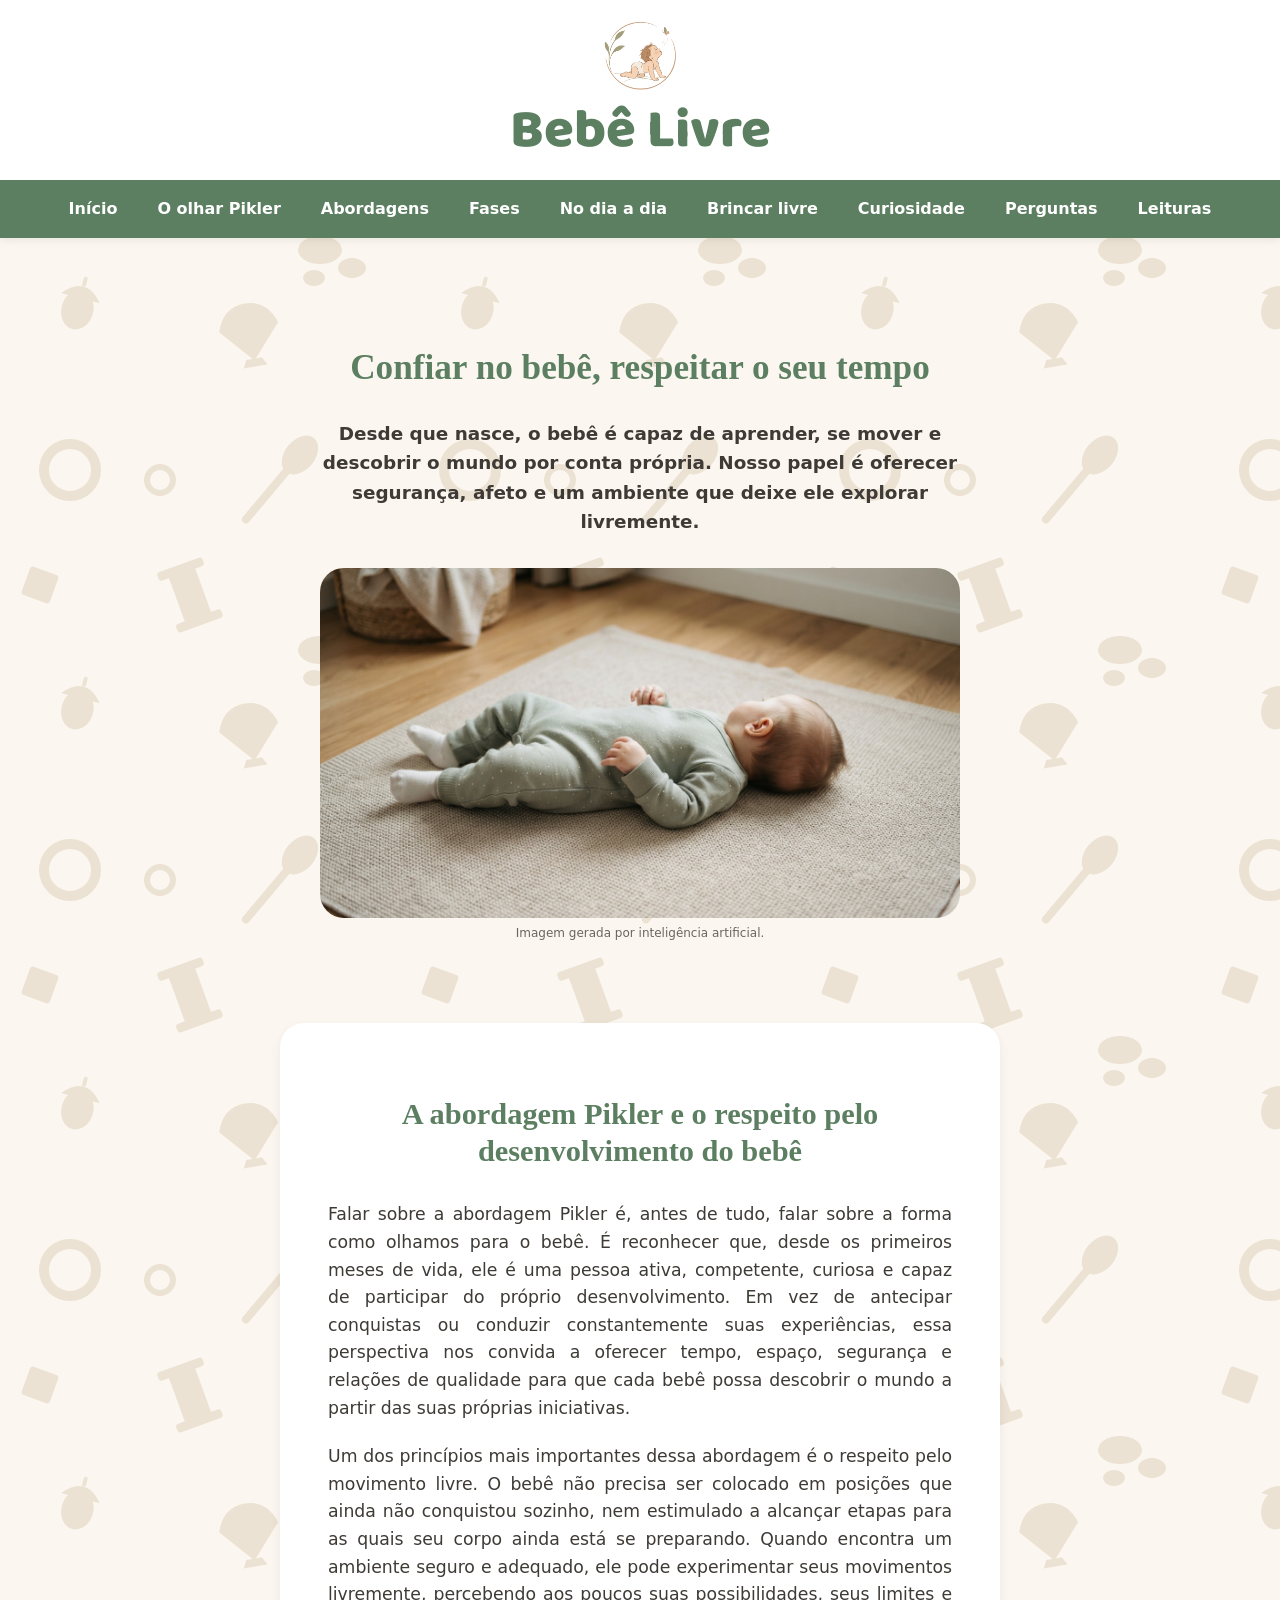
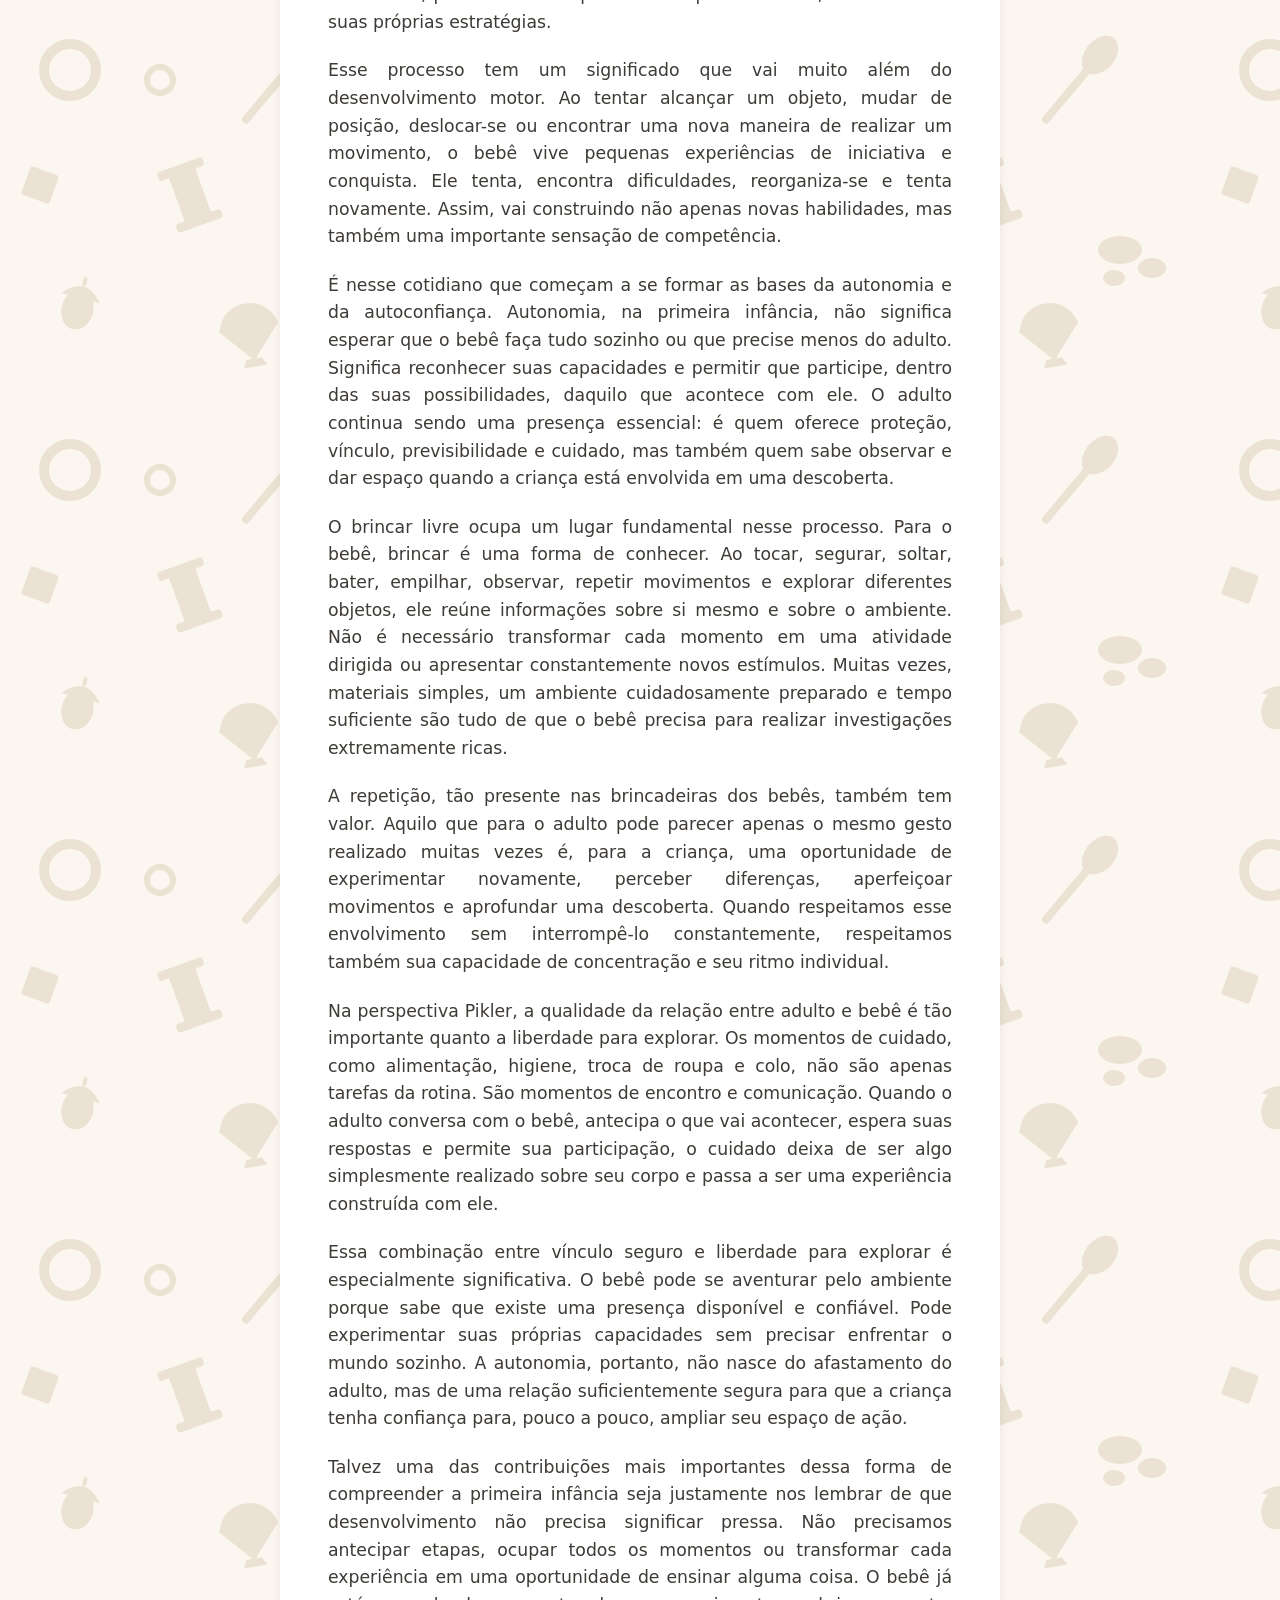
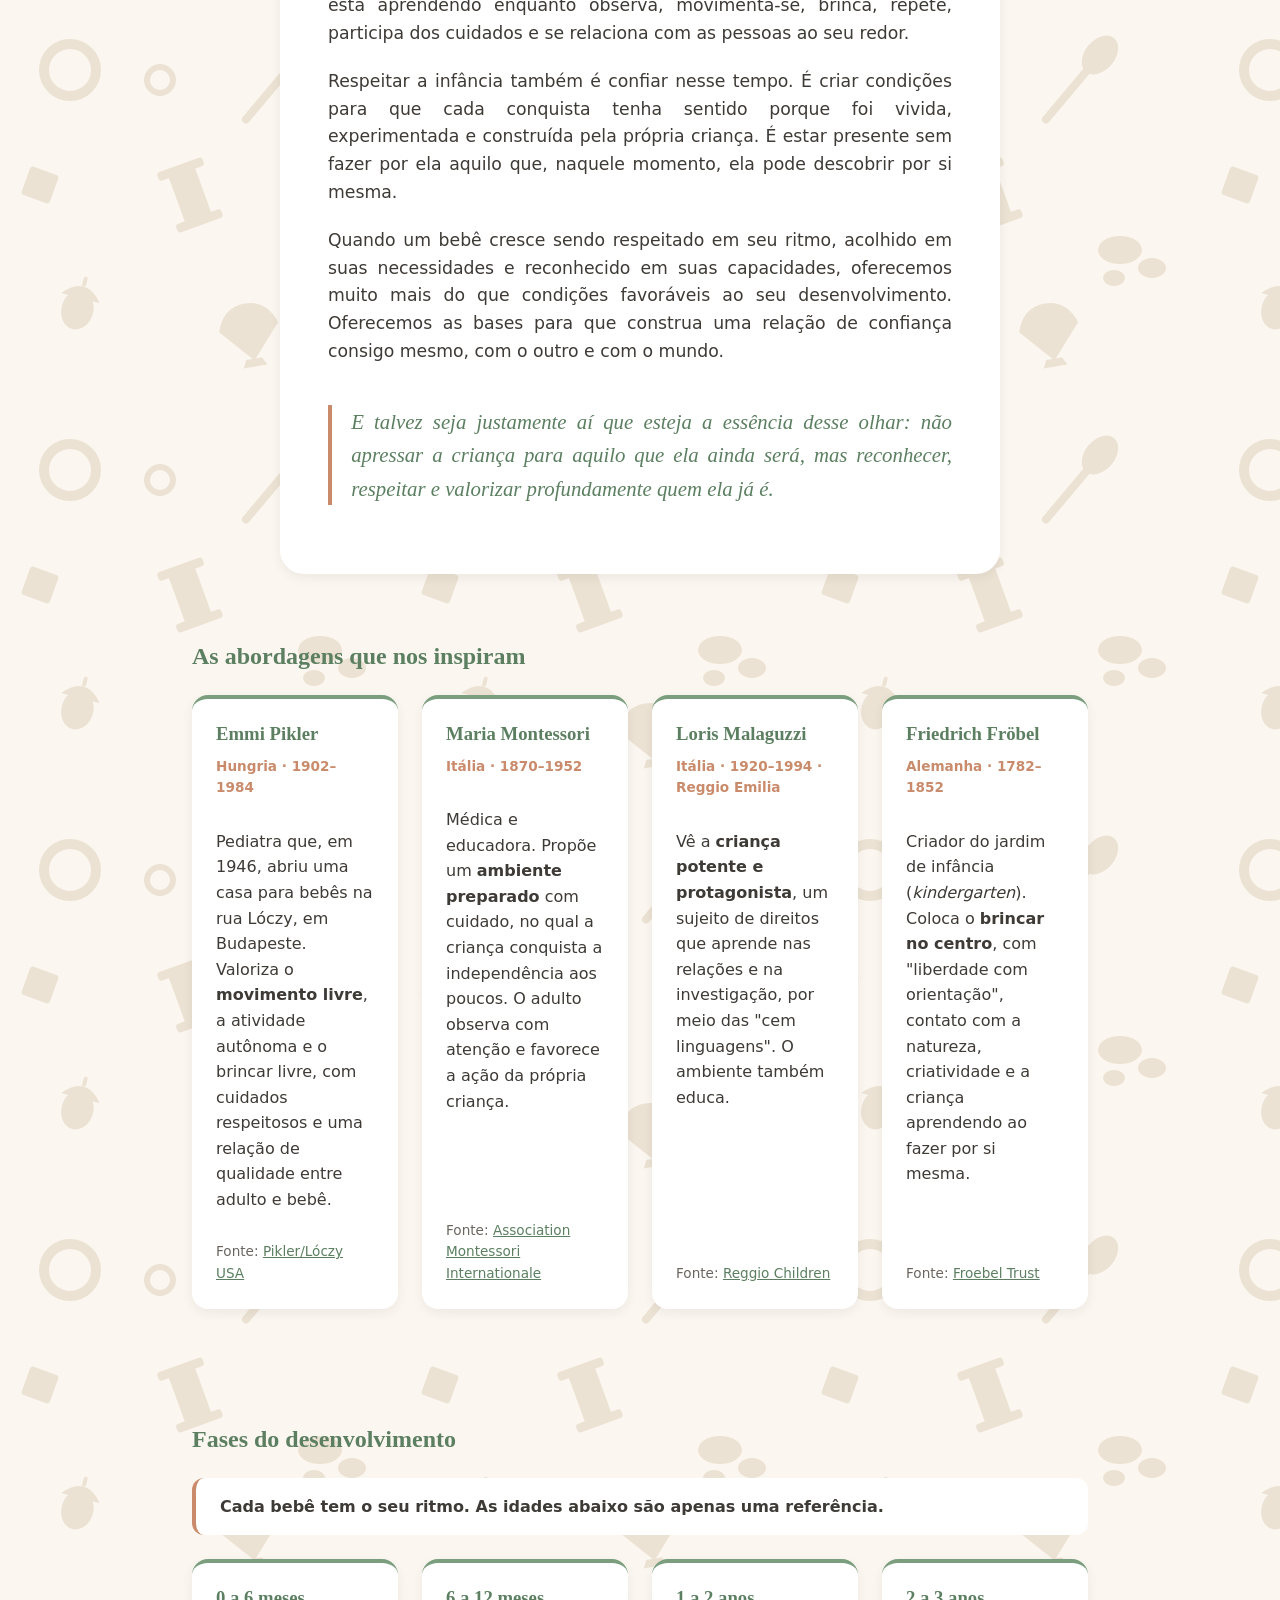
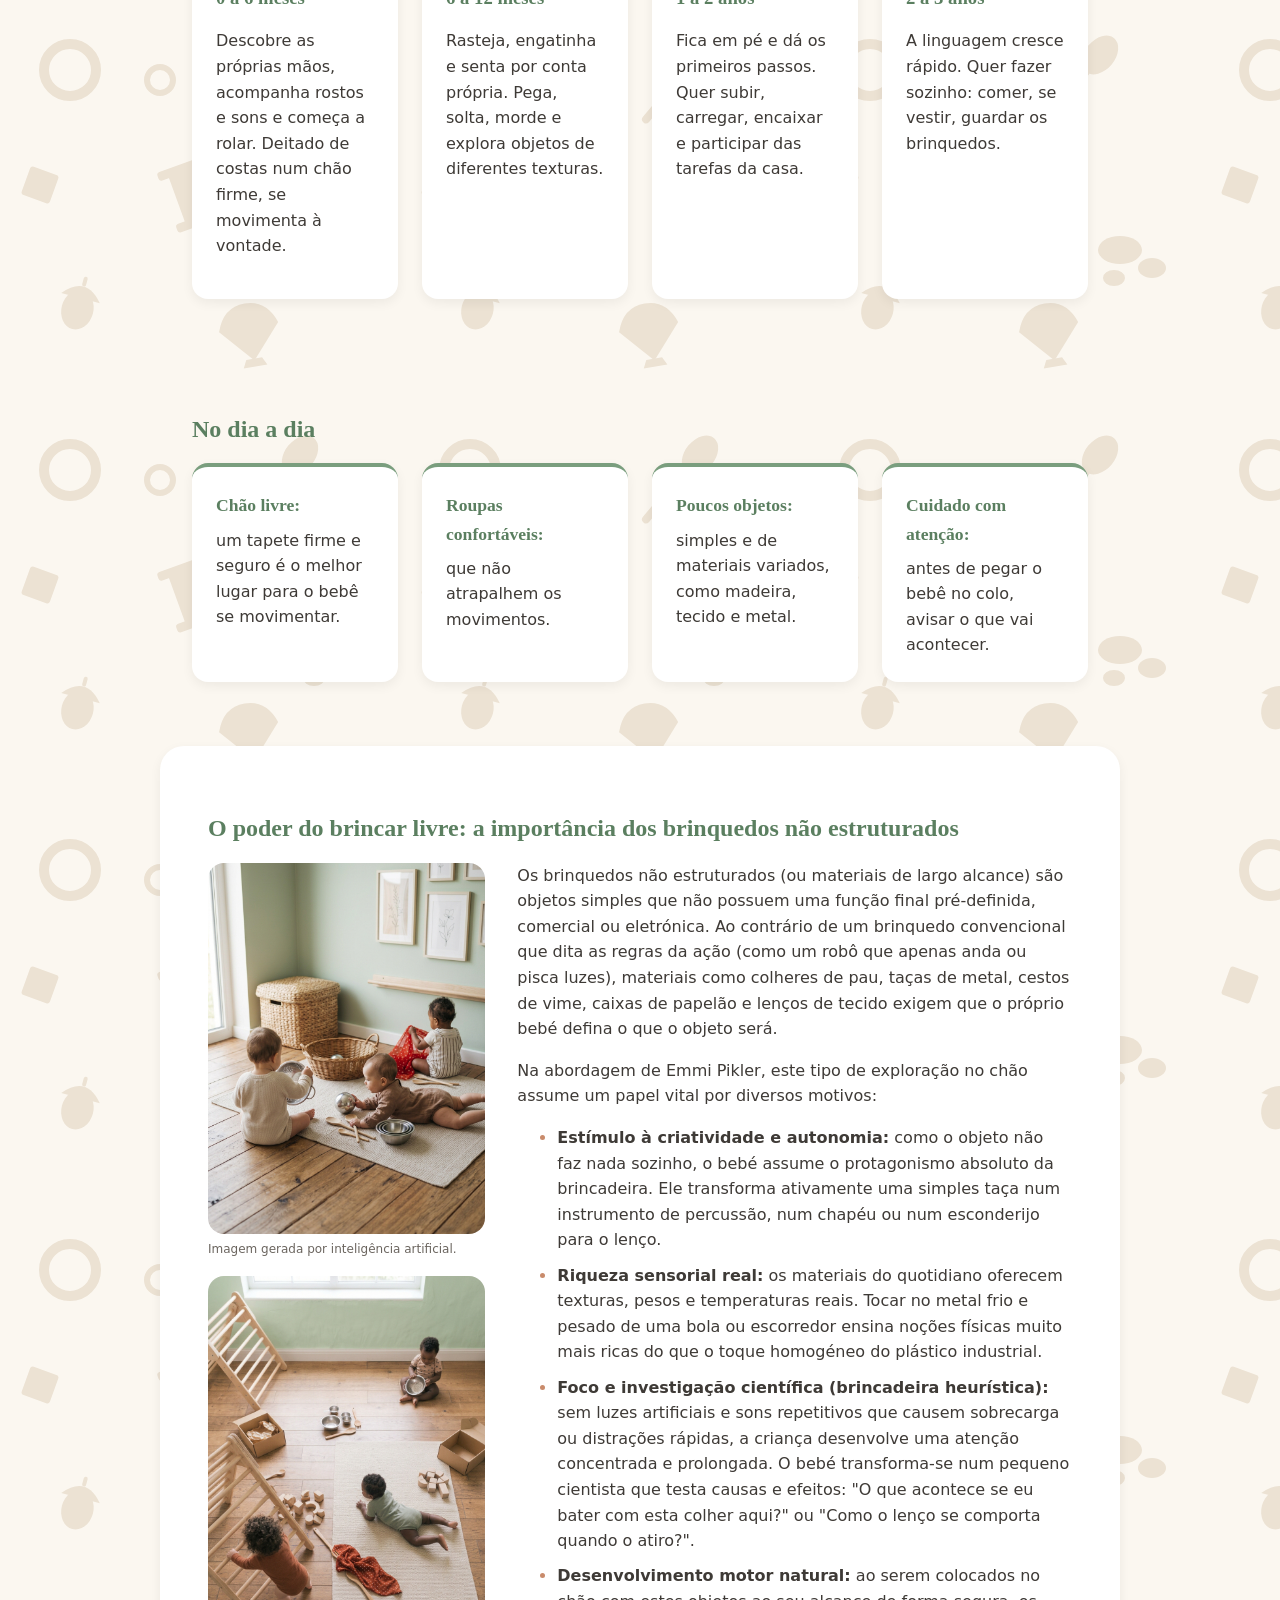
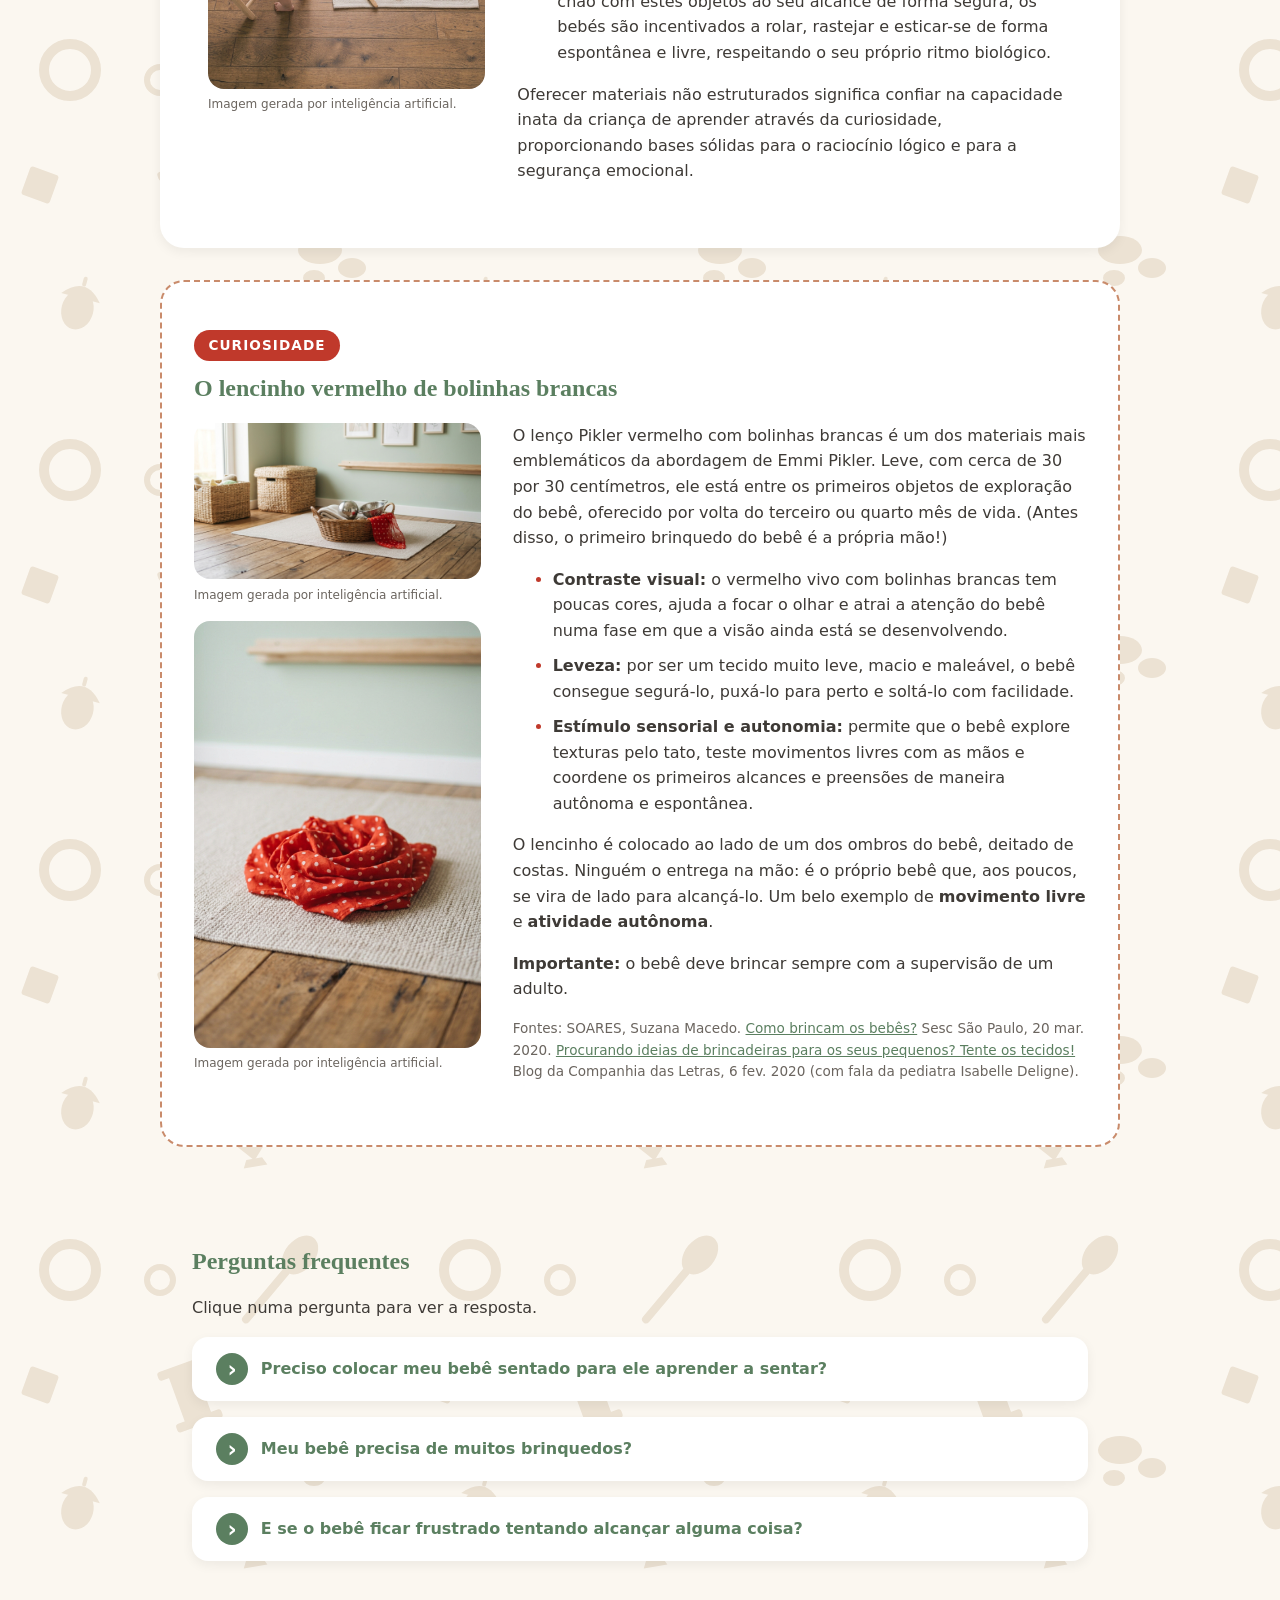
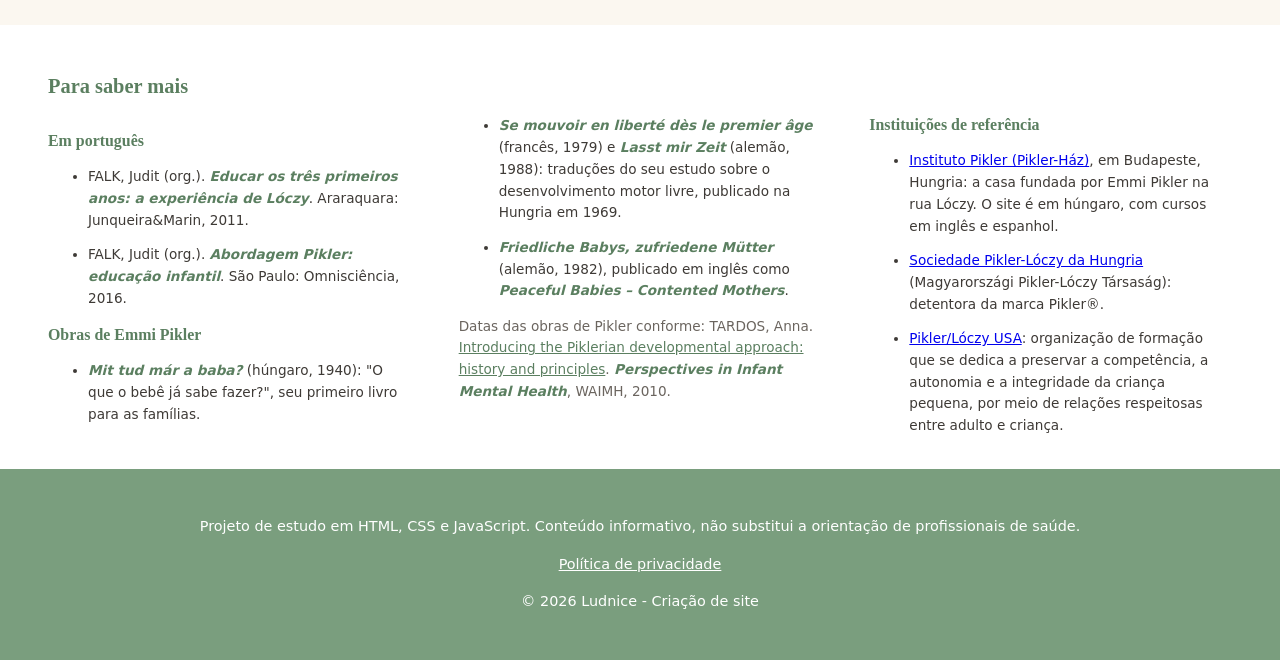
==== commit 8660774f: "Adiciona política de privacidade e assinatura no rodapé" ====
--- a/index.html
+++ b/index.html
@@ -424,6 +424,10 @@
   <!-- ===== RODAPÉ: sem dados pessoais, só uma frase sobre o projeto ===== -->
   <footer>
     <p>Projeto de estudo em HTML, CSS e JavaScript. Conteúdo informativo, não substitui a orientação de profissionais de saúde.</p>
+    <!-- link p/ a pág de privacidade -->
+    <p><a href="privacidade.html">Política de privacidade</a></p>
+    <!-- &copy; vira o símbolo © na tela -->
+    <p>&copy; 2026 Ludnice - Criação de site</p>
   </footer>
 
   <!-- Botão "voltar ao topo". Começa escondido e aparece quando a pessoa rola a página.
--- a/style.css
+++ b/style.css
@@ -231,6 +231,17 @@
   }
 }
 
+/* O aviso "Cada bebê tem o seu ritmo..." em destaque:
+   numa faixa branca, em negrito, com uma linha cor de terracota na esquerda */
+#fases > p {
+  background-color: var(--branco);
+  padding: 1rem 1.5rem;                  /* espaço entre a borda da faixa e o texto */
+  border-radius: 12px;                   /* cantos arredondados */
+  border-left: 4px solid var(--terracota);
+  font-weight: 700;                      /* negrito */
+  margin-top: 0;
+}
+
 /* Cartões das abordagens: a fonte fica sempre no pé do cartão.
    display: flex + flex-direction: column empilha o conteúdo de cima para baixo;
    margin-top: auto "empurra" a fonte para o fim do cartão,
@@ -276,21 +287,72 @@
   margin-top: 0;
 }
 
-/* ----- LISTA "NO DIA A DIA" ----- */
+/* ----- "NO DIA A DIA": CARTÕES QUE SE MEXEM ----- */
+
+/* A lista vira uma grade com 4 cartões lado a lado */
 #dia-a-dia ul {
-  padding-left: 1.2rem;
-}
-
+  list-style: none;                      /* tira as bolinhas da lista */
+  padding: 0;
+  display: grid;
+  grid-template-columns: repeat(4, 1fr); /* 4 colunas iguais */
+  gap: 1.5rem;                           /* espaço entre os cartões */
+}
+
+/* Cada item da lista vira um cartão branco, igual aos das fases */
 #dia-a-dia li {
-  margin-bottom: 0.8rem;
-}
-
-/* ::marker é a bolinha da lista; aqui ela fica cor de terracota */
-#dia-a-dia li::marker {
-  color: var(--terracota);
+  background-color: var(--branco);
+  padding: 1.5rem;
+  border-radius: 16px;
+  border-top: 4px solid var(--salvia);   /* faixinha verde no topo */
+  box-shadow: 0 4px 12px rgba(0, 0, 0, 0.06);
+  cursor: default;
+
+  /* transition = a mudança acontece aos poucos (em 0,3 segundo), e não de repente */
+  transition: transform 0.3s, box-shadow 0.3s, border-color 0.3s;
+}
+
+/* :hover = quando o mouse passa por cima do cartão */
+#dia-a-dia li:hover {
+  transform: translateY(-8px);           /* o cartão sobe 8 pixels */
+  box-shadow: 0 12px 24px rgba(0, 0, 0, 0.12); /* a sombra fica maior: parece que ele "flutua" */
+  border-top-color: var(--terracota);    /* a faixinha do topo fica cor de terracota */
+}
+
+/* O nome de cada dica ("Chão livre:", "Roupas confortáveis:"...) fica numa linha só dele,
+   como um titulozinho do cartão */
+#dia-a-dia strong {
+  display: block;
+  margin-bottom: 0.5rem;
+  font-family: Georgia, serif;
+  font-size: 1.1rem;
+  color: var(--salvia-escuro);
+}
+
+/* Tablet: 2 cartões por linha. Celular: 1 por linha.
+   Estas regras precisam vir DEPOIS da regra dos cartões:
+   no CSS, quando duas regras mandam coisas diferentes, vale a que vem por último. */
+@media (max-width: 800px) {
+  #dia-a-dia ul {
+    grid-template-columns: repeat(2, 1fr);
+  }
+}
+
+@media (max-width: 480px) {
+  #dia-a-dia ul {
+    grid-template-columns: 1fr;
+  }
 }
 
 /* ----- BRINCAR LIVRE ----- */
+
+/* Caixa branca atrás de toda a seção (título, fotos e texto),
+   igual à caixa do texto principal */
+#brincar-livre {
+  background-color: var(--branco);
+  border-radius: 24px;                   /* cantos arredondados */
+  box-shadow: 0 4px 12px rgba(0, 0, 0, 0.06); /* sombra bem leve */
+  padding: 3rem;                         /* espaço entre a borda da caixa e o conteúdo */
+}
 
 /* Foto e texto lado a lado: a foto ocupa 1 parte e o texto ocupa 2 partes */
 .brincar-conteudo {
@@ -546,3 +608,8 @@
   background-color: var(--salvia);
   color: var(--branco);
 }
+
+/* link do rodapé branco, pq o azul padrão some no fundo verde */
+footer a {
+  color: var(--branco);
+}
